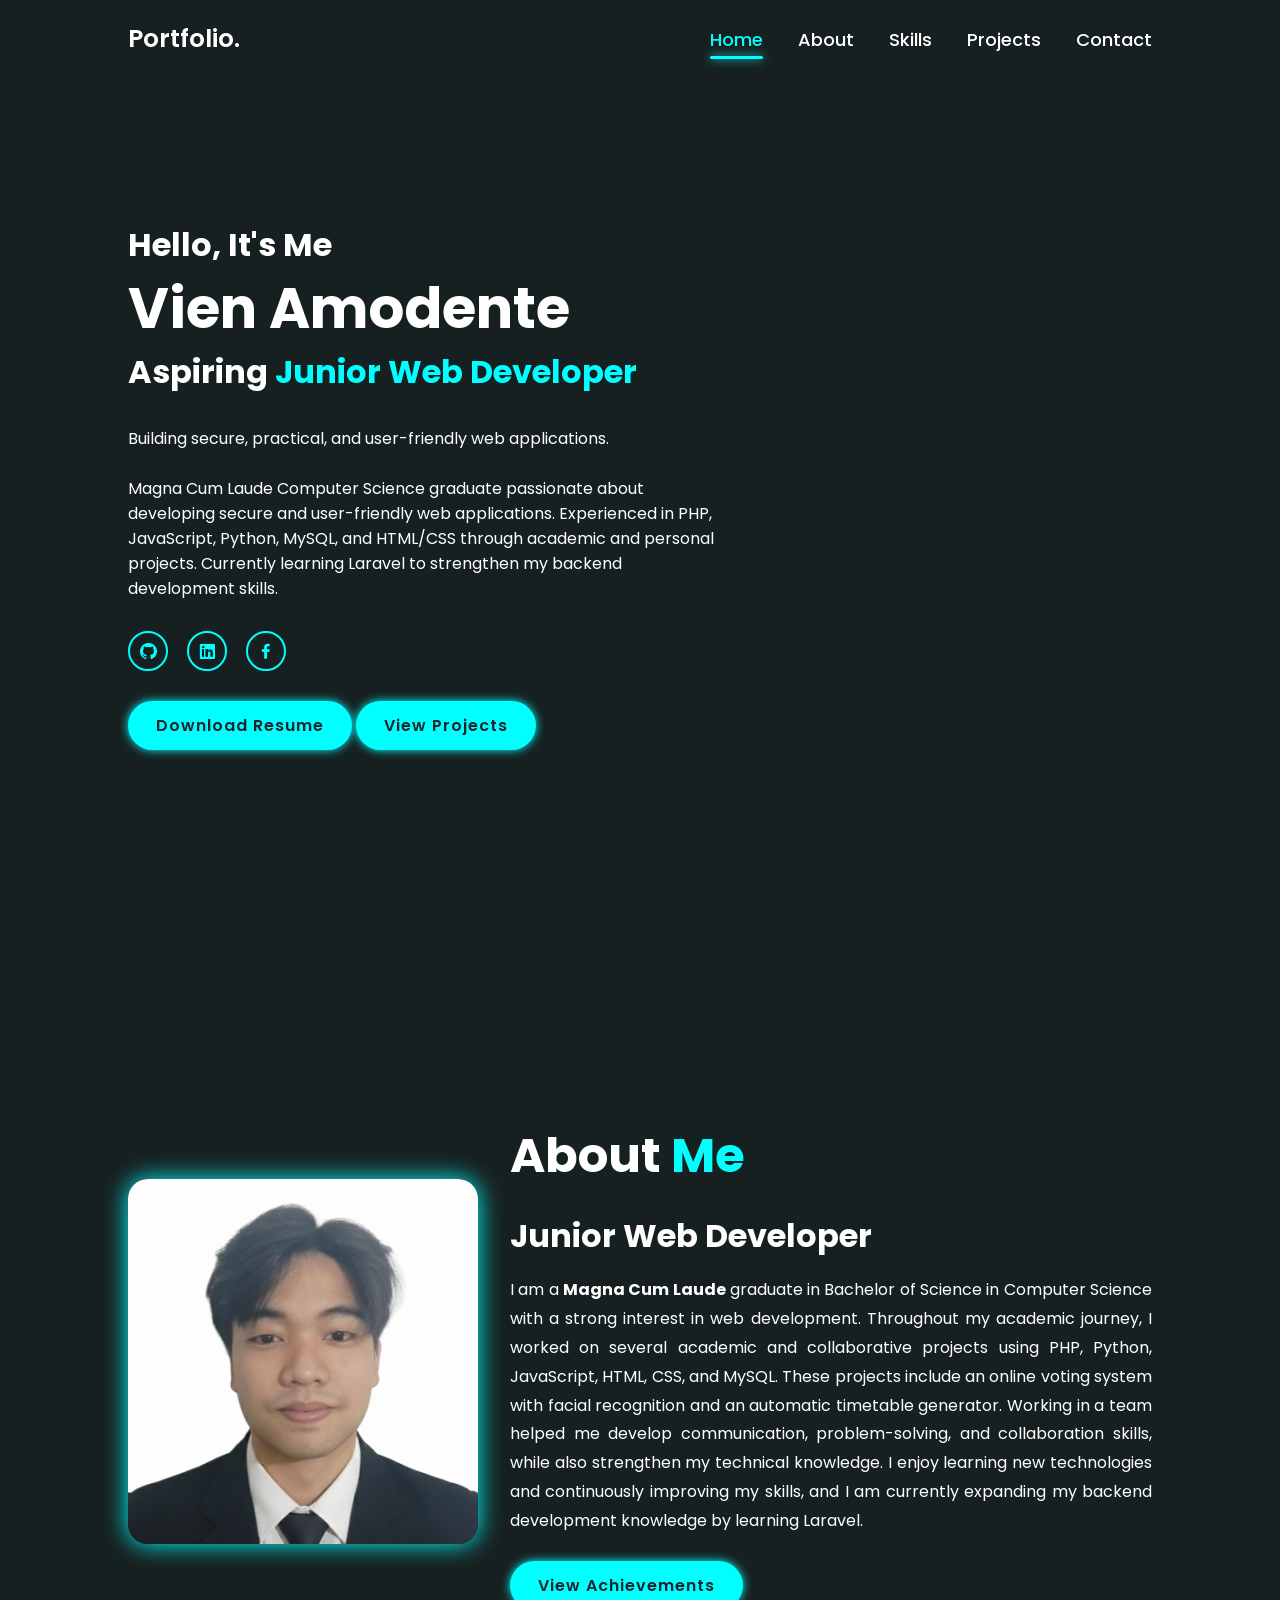
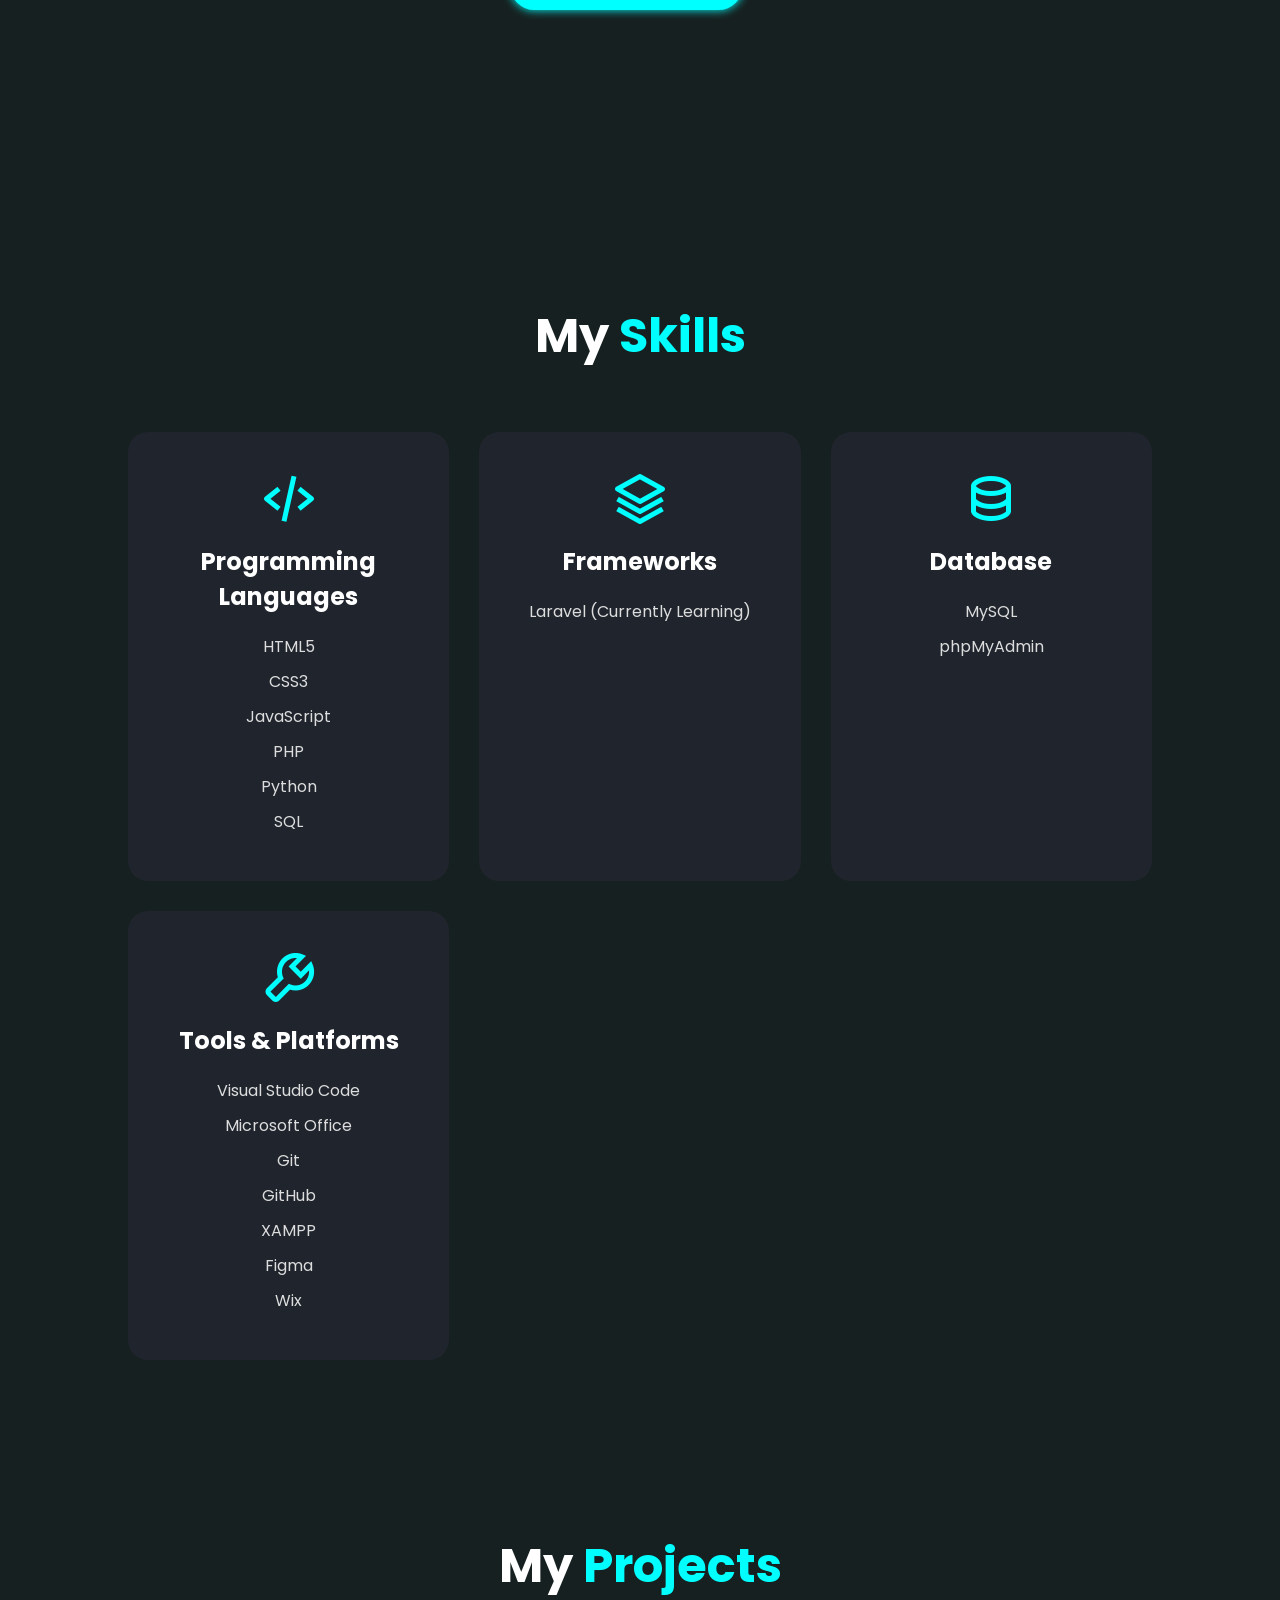
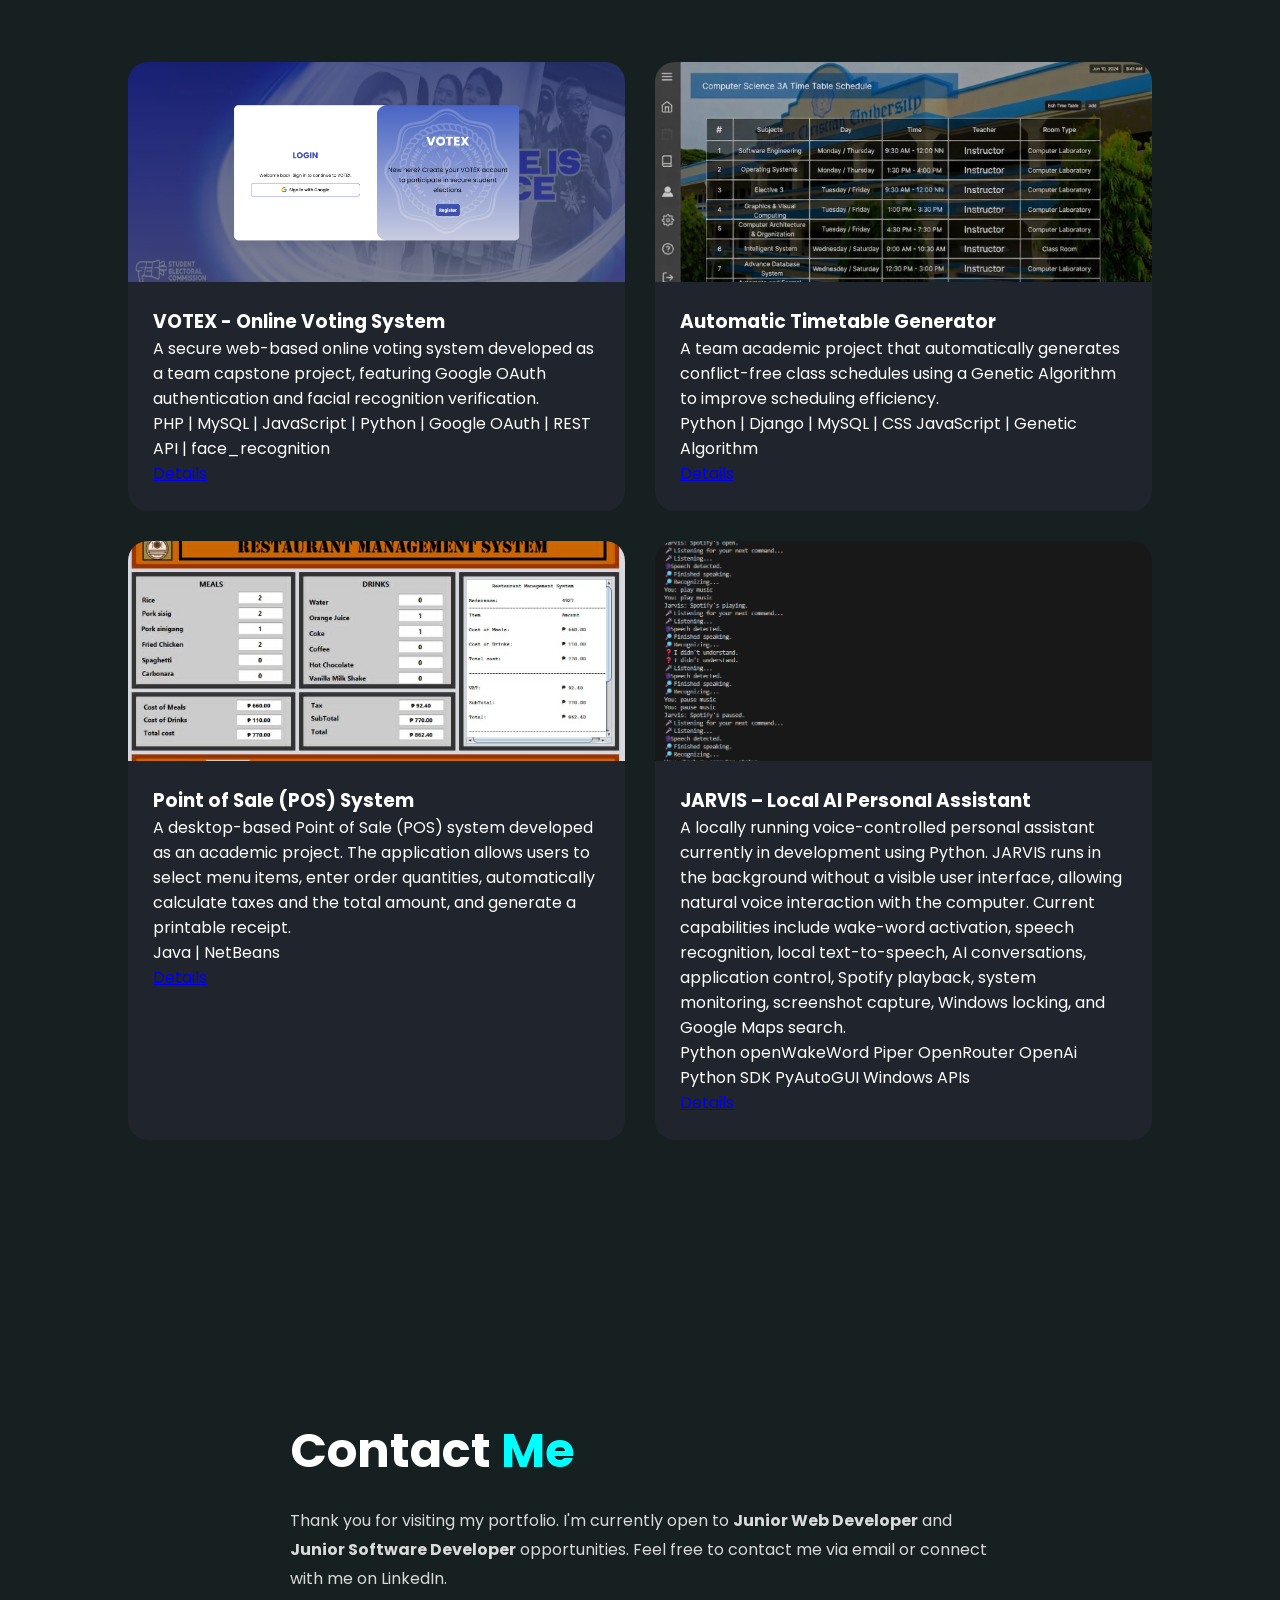
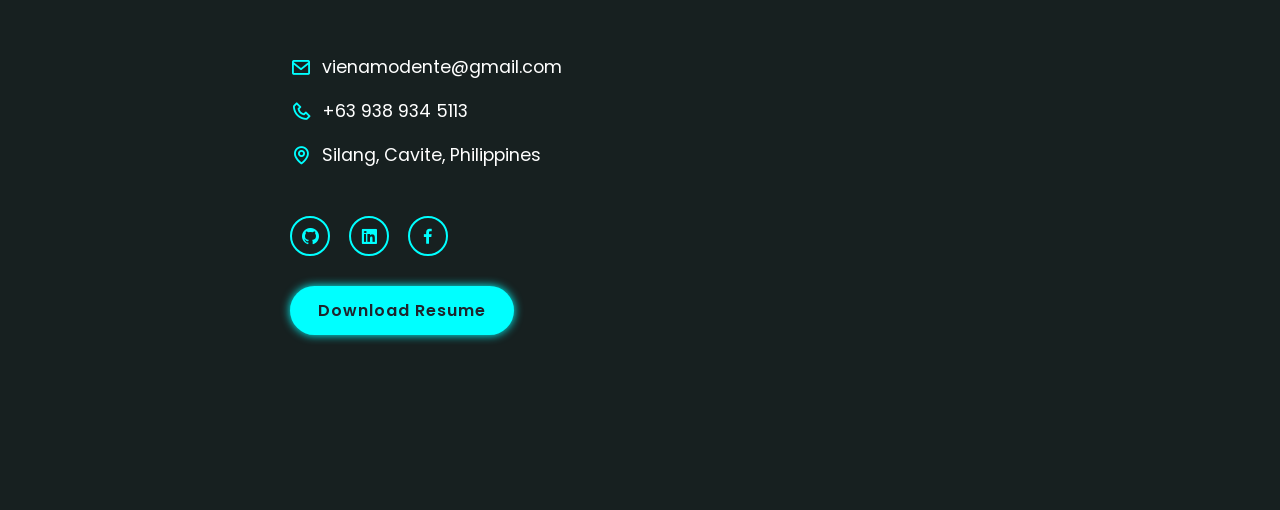
==== index.html @ cb6fc0b3 "Add files via upload" ====
<!DOCTYPE html>
<html lang="en">
<head>
    <meta charset="UTF-8">
    <meta name="viewport" content="width=device-width, initial-scale=1.0">
    <title>Portfolio</title>
    <link href='https://unpkg.com/boxicons@2.1.4/css/boxicons.min.css' rel='stylesheet'>
    <link rel="stylesheet" href="style.css">
</head>
<body>
    
<header class="header">
<a href="#" class="logo">Portfolio.</a>

<nav class="navbar">
    <a href="#home" style="--i:1;">Home</a>
    <a href="#about" style="--i:2;">About</a>
    <a href="#skills" style="--i:3;">Skills</a>
    <a href="#projects" style="--i:4;">Projects</a>
    <a href="#contact" style="--i:5;">Contact</a>

</nav>
</header>

<section class="home" id="home">
    <div class="home-content">
        <h3>Hello, It's Me</h3>
        <h1>Vien Amodente</h1>
        <h3>Aspiring <span>Junior Web Developer</span></h3>

         <p>Building secure, practical, and user-friendly web applications.</p>

         <br>
        <p>
            Magna Cum Laude Computer Science graduate passionate about developing secure and user-friendly web applications.
            Experienced in PHP, JavaScript, Python, MySQL, and HTML/CSS through academic and personal projects.
            Currently learning Laravel to strengthen my backend development skills.
        </p>

        <div class="social-media">
            <a href="https://github.com/vieenn"><i class='bx bxl-github'></i></a>
            <a href="https://www.linkedin.com/in/vien-merick-amodente-b43845373/"><i class='bx bxl-linkedin-square'></i></a>
            <a href="https://www.facebook.com/vien.amodente/"><i class='bx bxl-facebook'></i></a>
        </div>

           <a href="AMODENTE_Vien Merick.pdf" class="btn" download>Download Resume</a>
           <a href="#projects" class="btn">View Projects</a>
    </div>

    <div class="home-img">
        <img src="Home.jpg" alt="">
    </div>

</section>

<section class="about" id="about">
    <div class="about-img">
        <img src="images/pic.png" alt="Profile Picture">
    </div>

    <div class="about-content">
        <h2 class="heading">About <span>Me</span>
        </h2>

        <h3>Junior Web Developer</h3>

        <p>
            I am a <strong>Magna Cum Laude</strong> graduate in Bachelor of Science in Computer Science with a strong interest in web development. Throughout my 
            academic journey, I worked on several academic and collaborative projects using PHP, Python, 
            JavaScript, HTML, CSS, and MySQL. These projects include an online voting system with facial
            recognition and an automatic timetable generator. Working in a team helped me develop communication,
            problem-solving, and collaboration skills, while also strengthen my technical knowledge. I enjoy
            learning new technologies and continuously improving my skills, and I am currently expanding my 
            backend development knowledge by learning Laravel. 
        </p>

        <br>
        <a href="achievements.html" class="btn">View Achievements</a>

    </div>
</section>

<section class="skills" id="skills">

    <h2 class="heading">
        My <span>Skills</span>
    </h2>

    <div class="skills-container">

        <div class="skill-box">
            <i class='bx bx-code-alt'></i>

            <h3>Programming Languages</h3>

            <ul>
                <li>HTML5</li>
                <li>CSS3</li>
                <li>JavaScript</li>
                <li>PHP</li>
                <li>Python</li>
                <li>SQL</li>
            </ul>
        </div>

        <div class="skill-box">
            <i class='bx bx-layer'></i>

            <h3>Frameworks</h3>

            <ul>
                <li>Laravel (Currently Learning)</li>
            </ul>
        </div>

        <div class="skill-box">
            <i class='bx bx-data'></i>

            <h3>Database</h3>

            <ul>
                <li>MySQL</li>
                <li>phpMyAdmin</li>
            </ul>
        </div>

        <div class="skill-box">
            <i class='bx bx-wrench'></i>

            <h3>Tools & Platforms</h3>

            <ul>
                <li>Visual Studio Code</li>
                <li>Microsoft Office</li>
                <li>Git</li>
                <li>GitHub</li>
                <li>XAMPP</li>
                <li>Figma</li>
                <li>Wix</li>
            </ul>
        </div>

    </div>

</section>

<section class="projects" id="projects">

    <h2 class="heading">
        My <span>Projects</span>
    </h2>

    <div class="projects-container">

        <!-- Project 1 -->
        <div class="project-card">

            <img src="images/login.png" alt="VOTEX Screenshot">

            <div class="project-content">

                <h3>VOTEX - Online Voting System</h3>

                <p>
                    A secure web-based online voting system developed as a team capstone project,
                    featuring Google OAuth authentication and facial recognition verification.
                </p>

                <div class="tech">
                    <span>PHP |</span>
                    <span>MySQL |</span>
                    <span>JavaScript |</span>
                    <span>Python |</span>
                    <span>Google OAuth |</span>
                    <span>REST API |</span>
                    <span>face_recognition </span>
                </div>

                <div class="project-buttons">
                    <a href="votex.html">Details</a>
                </div>

            </div>

        </div>

        <!-- Project 2 -->
        <div class="project-card">

            <img src="images/timetable.png" alt="Timetable Generator Screenshot">

            <div class="project-content">

                <h3>Automatic Timetable Generator</h3>

                <p>
                    A team academic project that automatically generates conflict-free class schedules
                    using a Genetic Algorithm to improve scheduling efficiency.
                </p>

                <div class="tech">
                    <span>Python |</span>
                    <span>Django |</span>
                    <span>MySQL |</span>
                    <span>CSS</span>
                    <span>JavaScript |</span>
                    <span>Genetic Algorithm</span>
                </div>

                <div class="project-buttons">
                    <a href="timetable.html">Details</a>
                </div>

            </div>

        </div>

                <div class="project-card">

            <img src="images/pos.jpg" alt="Point of Sale System Screenshot">

            <div class="project-content">

                <h3>Point of Sale (POS) System</h3>

                <p>
                    A desktop-based Point of Sale (POS) system developed as an academic project.
                    The application allows users to select menu items, enter order quantities,
                    automatically calculate taxes and the total amount, and generate a printable receipt.
                </p>

                <div class="tech">
                    <span>Java |</span>
                    <span>NetBeans</span>
                </div>

                <div class="project-buttons">
                    <a href="pos.html">Details</a>
                </div>

            </div>

        </div>

                <!-- Project 4 --> 
                 <div class="project-card"> 
            <img src="images/jarvis.png" alt="JARVIS Local AI Personal Assistant"> 
            <div class="project-content"> 

                <h3>JARVIS – Local AI Personal Assistant</h3> 
                
               <p> 
                    A locally running voice-controlled personal assistant currently 
                    in development using Python. JARVIS runs in the background without 
                    a visible user interface, allowing natural voice interaction with 
                    the computer. Current capabilities include wake-word activation, 
                    speech recognition, local text-to-speech, AI conversations, application 
                    control, Spotify playback, system monitoring, screenshot capture, Windows 
                    locking, and Google Maps search.
                </p>
                
                <div class="tech"> 
                    <span>Python</span> 
                    <span>openWakeWord</span> 
                    <span>Piper</span> 
                    <span>OpenRouter</span>
                    <span>OpenAi Python SDK</span>
                    <span>PyAutoGUI</span>
                    <span>Windows APIs</span> 
                </div> 
                
                <div class="project-buttons"> 
                    <a href="jarvis.html">Details</a> 
                </div> 
            </div> 
        </div>

    </div>

</section>

<section class="contact" id="contact">

    <div class="contact-content">

        <h2 class="heading">
            Contact <span>Me</span>
        </h2>

        <p class="contact-text">
            Thank you for visiting my portfolio. I'm currently open to <strong>Junior Web Developer</strong> and
            <strong>Junior Software Developer</strong> opportunities.
            Feel free to contact me via email or connect with me on LinkedIn.
        </p>

        <br>

        <div class="contact-info">

            <p>
                <i class='bx bx-envelope'></i>
                vienamodente@gmail.com
            </p>

            <p>
                <i class='bx bx-phone'></i>
                +63 938 934 5113
            </p>

            <p>
                <i class='bx bx-map'></i>
                Silang, Cavite, Philippines
            </p>

        </div>

        <div class="social-media">

            <a href="https://github.com/vieenn" target="_blank">
                <i class='bx bxl-github'></i>
            </a>

            <a href="https://www.linkedin.com/in/vien-merick-amodente-b43845373/" target="_blank">
                <i class='bx bxl-linkedin-square'></i>
            </a>

            <a href="https://www.facebook.com/vien.amodente/" target="_blank">
                <i class='bx bxl-facebook'></i>
            </a>

        </div>

        <a href="AMODENTE_Vien Merick.pdf" class="btn" download>
            Download Resume
        </a>

    </div>

</section>

<script src="script.js"></script>

</body>

</html>
---- style.css ----
@import url("https://fonts.googleapis.com/css2?family=Poppins:wght@300;400;500;600;700;800;900&display=swap");


html{
    scroll-behavior: smooth;
}

section{
    min-height: 100vh;
    padding: 100px 10% 70px;
}

*{
    
    margin: 0;
    padding: 0;
    box-sizing: border-box;
    font-family: 'Poppins', sans-serif;
}

body{
    background-color: rgb(23, 32, 32);
    color: white;
}

.header {
    position: fixed;
    top: 0;
    left: 0;
    width: 100%;
    padding: 20px 10%;
    background:#172020;
    display: flex;
    justify-content: space-between;
    align-items: center;
    z-index: 100;
}

.logo {
    font-size: 25px;
    color: white;
    text-decoration: none;
    font-weight: 600;
    cursor: default;
    opacity: 0;
    animation: slideRight 1s ease forwards;
}

.navbar a {
    display: inline-block;
    font-size: 18px;
    color: white;
    text-decoration: none;
    font-weight: 500;
    margin-left: 35px;
    transition: .3s;
    opacity: 0;
    animation: slideTop .5s ease forwards;
    animation-delay: calc(.2s * var(--i));
}

.navbar a:hover, 
.navbar a.active {
    color: aqua;
}

.home {
    position: relative;
    width: 100%;
    height: 100vh;
    display: flex;
    justify-content: space-between;
    align-items: center;
    padding: 70px 10% 0;
}

.home-content {
    max-width: 600px;
}

.home-content h3 {
    font-size: 32px;
    font-weight: 700;
    opacity: 0;
    animation: slideBottom 1s ease forwards;
    animation-delay: .7s;
}

.home-content h3:nth-of-type(2) {
    margin-bottom: 30px;
    animation: slideTop 1s ease forwards;
    animation-delay: .7s;
}

.home-content h3 span {
    color: aqua;
}

.home-content h1 {
    font-size: 56px;
    font-weight: 700;
    margin: -3px 0;
    opacity: 0;
    animation: slideRight 1s ease forwards;
    animation-delay: 1s;
}

.home-content p {
    font-size: 16px;
    opacity: 0;
    animation: slideLeft 1s ease forwards;
    animation-delay: 1s;
}

.home-img img {
    max-width: 450px;
    margin-right: -20px;
    opacity: 0;
    animation: zoomIn 1s ease forwards;
    animation-delay: 2s;
}

.social-media a {
    display: inline-flex;
    justify-content: center;
    align-items: center;
    width: 40px;
    height: 40px;
    background: transparent;
    border: 2px solid aqua;
    border-radius: 50%;
    font-size: 20px;
    color: aqua;
    text-decoration: none;
    margin: 30px 15px 30px 0;
    transition: .5s ease;
    opacity: 0;
    animation: slideLeft 1s ease forwards;
    animation-delay: calc(.2s * var(--i));
}

.social-media a:hover {
    background: aqua;
    color: #1f242d;
    box-shadow: 0 0 20px aqua;
}

.btn {
    display: inline-block;
    padding: 12px 28px;
    background: aqua;
    border-radius: 400px;
    box-shadow: 0 0 10px aqua;
    font-size: 16px;
    color: #1f242d;
    letter-spacing: 1px;
    text-decoration: none;
    font-weight: 600;
    opacity: 0;
    animation: slideTop 1s ease forwards;
    animation-delay: 2s;
}

@keyframes slideRight {
    0% {
        transform: translateX(-100px);
        opacity: 0;
    }

    100% {
        transform: translateX(0);
        opacity: 1;
    }
}

@keyframes slideLeft {
    0% {
        transform: translateX(100px);
        opacity: 0;
    }

    100% {
        transform: translateX(0);
        opacity: 1;
    }
}

@keyframes slideTop {
    0% {
        transform: translateY(100px);
        opacity: 0;
    }

    100% {
        transform: translateY(0);
        opacity: 1;
    }
}

@keyframes slideBottom {
    0% {
        transform: translateY(-100px);
        opacity: 0;
    }

    100% {
        transform: translateY(0);
        opacity: 1;
    }
}

@keyframes zoomIn {
    0% {
        transform: scale(0);
        opacity: 0;
    }

    100% {
        transform: scale(1);
        opacity: 1;
    }
}

.about {
    display: flex;
    justify-content: center;
    align-items: center;
    gap: 2rem;
    background:  rgb(23, 32, 32);
}

.about-img img{
    width:350px;
    border-radius:20px;
    box-shadow:0 0 25px aqua;
}

.about-content p {
    font-size: 1rem;
    line-height: 1.8;
    text-align: justify;
}

.heading {
    font-size: 3rem;
    margin-bottom: 20px;
}

.heading span {
    color: aqua;
}

.about-content h3 {
    font-size: 2rem;
    margin: 1rem 0;
}

.about-content p {
    font-size: 1rem;
    line-height: 1.8;
}

/*---skills---*/

.skills{
    background:#172020;
}

.skills h2{
    text-align:center;
    margin-bottom:60px;
}

.skills-container{
    display:grid;
    grid-template-columns:repeat(auto-fit, minmax(280px, 1fr));
    gap:30px;
}

.skill-box{
    background:#1f242d;
    padding:35px;
    border-radius:20px;
    text-align:center;
    border:2px solid transparent;
    transition:.3s ease;
}

.skill-box:hover{
    border-color:aqua;
    transform:translateY(-10px);
    box-shadow:0 0 20px rgba(0,255,255,.3);
}

.skill-box i{
    font-size:60px;
    color:aqua;
    margin-bottom:15px;
}

.skill-box h3{
    font-size:1.5rem;
    margin-bottom:20px;
}

.skill-box ul{
    list-style:none;
    padding:0;
}

.skill-box ul li{
    margin:10px 0;
    font-size:1rem;
    color:#ddd;
}

.projects {
    background-color: rgb(23, 32, 32);
}

.projects h2 {
    text-align: center;
    margin-bottom: 60px;
}

.projects-container {
    display: grid;
    grid-template-columns: repeat(auto-fit, minmax(350px, 1fr));
    gap: 30px;
}

.project-card {
    background: #1f242d;
    border-radius: 20px;
    overflow: hidden;
    transition: .3s ease;
}

.project-card:hover {
    transform: translateY(-10px);
    box-shadow: 0 0 20px rgba(0, 255, 255, 0.3);
}

.project-card img {
    width: 100%;
    height: 220px;      /* Fixed height */
    object-fit: cover;  /* Crop to fit without stretching */
    display: block;
}

.project-content {
    padding: 25px;
}

/* ===== PROJECT DETAILS ===== */

.project-details {
    min-height: 100vh;
    padding: 100px 10%;
    background: #172020;
    color: white;
}

.project-details h1 {
    font-size: 3rem;
    color: aqua;
    margin-bottom: 20px;
}

.project-details h2 {
    font-size: 2rem;
    margin: 40px 0 20px;
}

.project-details p {
    font-size: 1.1rem;
    line-height: 1.8;
    text-align: justify;
    max-width: 900px;
}

.project-details img {
    width: 100%;
    max-width: 900px;
    border-radius: 20px;
    margin: 25px 0;
    box-shadow: 0 0 20px aqua;
}

.project-details a {
    display: inline-block;
    padding: 12px 25px;
    background: aqua;
    color: #172020;
    text-decoration: none;
    border-radius: 30px;
    font-weight: 600;
    transition: .3s ease;
}

.project-details a:hover {
    box-shadow: 0 0 20px aqua;
}

.tech-stack{
    display:flex;
    flex-wrap:wrap;
    gap:10px;
    margin:20px 0 40px;
}

.tech-stack span{
    background:aqua;
    color:#172020;
    padding:8px 16px;
    border-radius:30px;
    font-size:14px;
    font-weight:600;
}

.role-list{
    margin: 20px 0 40px;
    padding-left: 20px;
}

.role-list li{
    margin-bottom: 12px;
    line-height: 1.8;
    font-size: 1rem;
}

.contact{
    display: flex;
    align-items: center;
    justify-content: center;
    background: #172020;
}

.contact-content{
    max-width: 700px;
}

.contact-text{
    font-size: 1rem;
    line-height: 1.8;
    margin: 20px 0 35px;
    color: #d9d9d9;
}

.contact-info p{
    display: flex;
    align-items: center;
    gap: 10px;
    font-size: 1.1rem;
    margin-bottom: 18px;
}

.contact-info i{
    color: aqua;
    font-size: 22px;
}

.navbar{
    position: relative;
    display: flex;
}

.navbar a{
    position: relative;
    display: inline-block;
    font-size: 18px;
    color: white;
    text-decoration: none;
    font-weight: 500;
    margin-left: 35px;
    transition: color .3s;
    opacity: 0;
    animation: slideTop .5s ease forwards;
    animation-delay: calc(.2s * var(--i));
}

.navbar a:hover,
.navbar a.active{
    color:aqua;
}

.nav-indicator{
    position:absolute;
    bottom:-6px;
    height:3px;
    background:aqua;
    border-radius:10px;
    transition:all .35s ease;
    box-shadow:0 0 10px aqua;
}



@media (max-width: 768px){

    .header{
        padding:20px 5%;
    }

    .navbar a{
        margin-left:18px;
        font-size:16px;
    }

    .home,
    .about{
        flex-direction:column;
        text-align:center;
    }

    .home{
        height:auto;
        padding-top:120px;
    }

    .home-content{
        max-width:100%;
    }

    .home-content h1{
        font-size:42px;
    }

    .home-content h3{
        font-size:26px;
    }

    .home-img img,
    .about-img img{
        width:280px;
        max-width:100%;
        margin:40px auto 0;
    }

    .skills-container,
    .projects-container{
        grid-template-columns:1fr;
    }

    .contact-content{
        width:100%;
    }
}

/* ============================
   Achievements Page
============================ */

.achievement-page{
    padding:120px 10% 80px;
    background:#172020;
    min-height:100vh;
    text-align:center;
}

.achievement-container{
    display:grid;
    grid-template-columns:repeat(auto-fit,minmax(350px,1fr));
    gap:30px;
    margin-top:50px;
}

.achievement-card{
    background:#1f242d;
    border-radius:20px;
    padding:25px;
    transition:.3s;
    border:2px solid transparent;
}

.achievement-card:hover{
    transform:translateY(-8px);
    border-color:aqua;
    box-shadow:0 0 20px rgba(0,255,255,.3);
}

.achievement-card img{
    width:100%;
    border-radius:15px;
    margin-bottom:20px;
    border:3px solid aqua;
}

.achievement-card h2{
    margin-bottom:15px;
    color:aqua;
}

.achievement-card p{
    line-height:1.8;
    margin-bottom:10px;
}

.achievement-card small{
    color:#bdbdbd;
}

.achievement-card img{
    width:100%;
    border-radius:15px;
    border:3px solid aqua;
    transition:.3s;
    cursor:pointer;
}

.achievement-card img:hover{
    transform:scale(1.03);
    box-shadow:0 0 20px aqua;
}

/*==============================
      Certificate Lightbox
==============================*/

.certificate-img{
    width:100%;
    border-radius:15px;
    cursor:pointer;
    transition:.3s;
    border:3px solid aqua;
}

.certificate-img:hover{

    transform:scale(1.03);
    box-shadow:0 0 20px aqua;

}

.lightbox{

    display:none;
    position:fixed;
    z-index:9999;
    left:0;
    top:0;
    width:100%;
    height:100%;
    background:rgba(0,0,0,.92);

    justify-content:center;
    align-items:center;

}

.lightbox-content{

    max-width:90%;
    max-height:90%;
    border-radius:15px;
    animation:zoom .3s;

}

.close{

    position:absolute;
    top:25px;
    right:40px;
    font-size:45px;
    color:white;
    cursor:pointer;
    transition:.3s;

}

.close:hover{

    color:aqua;

}

@keyframes zoom{

    from{
        transform:scale(.7);
        opacity:0;
    }

    to{
        transform:scale(1);
        opacity:1;
    }

}
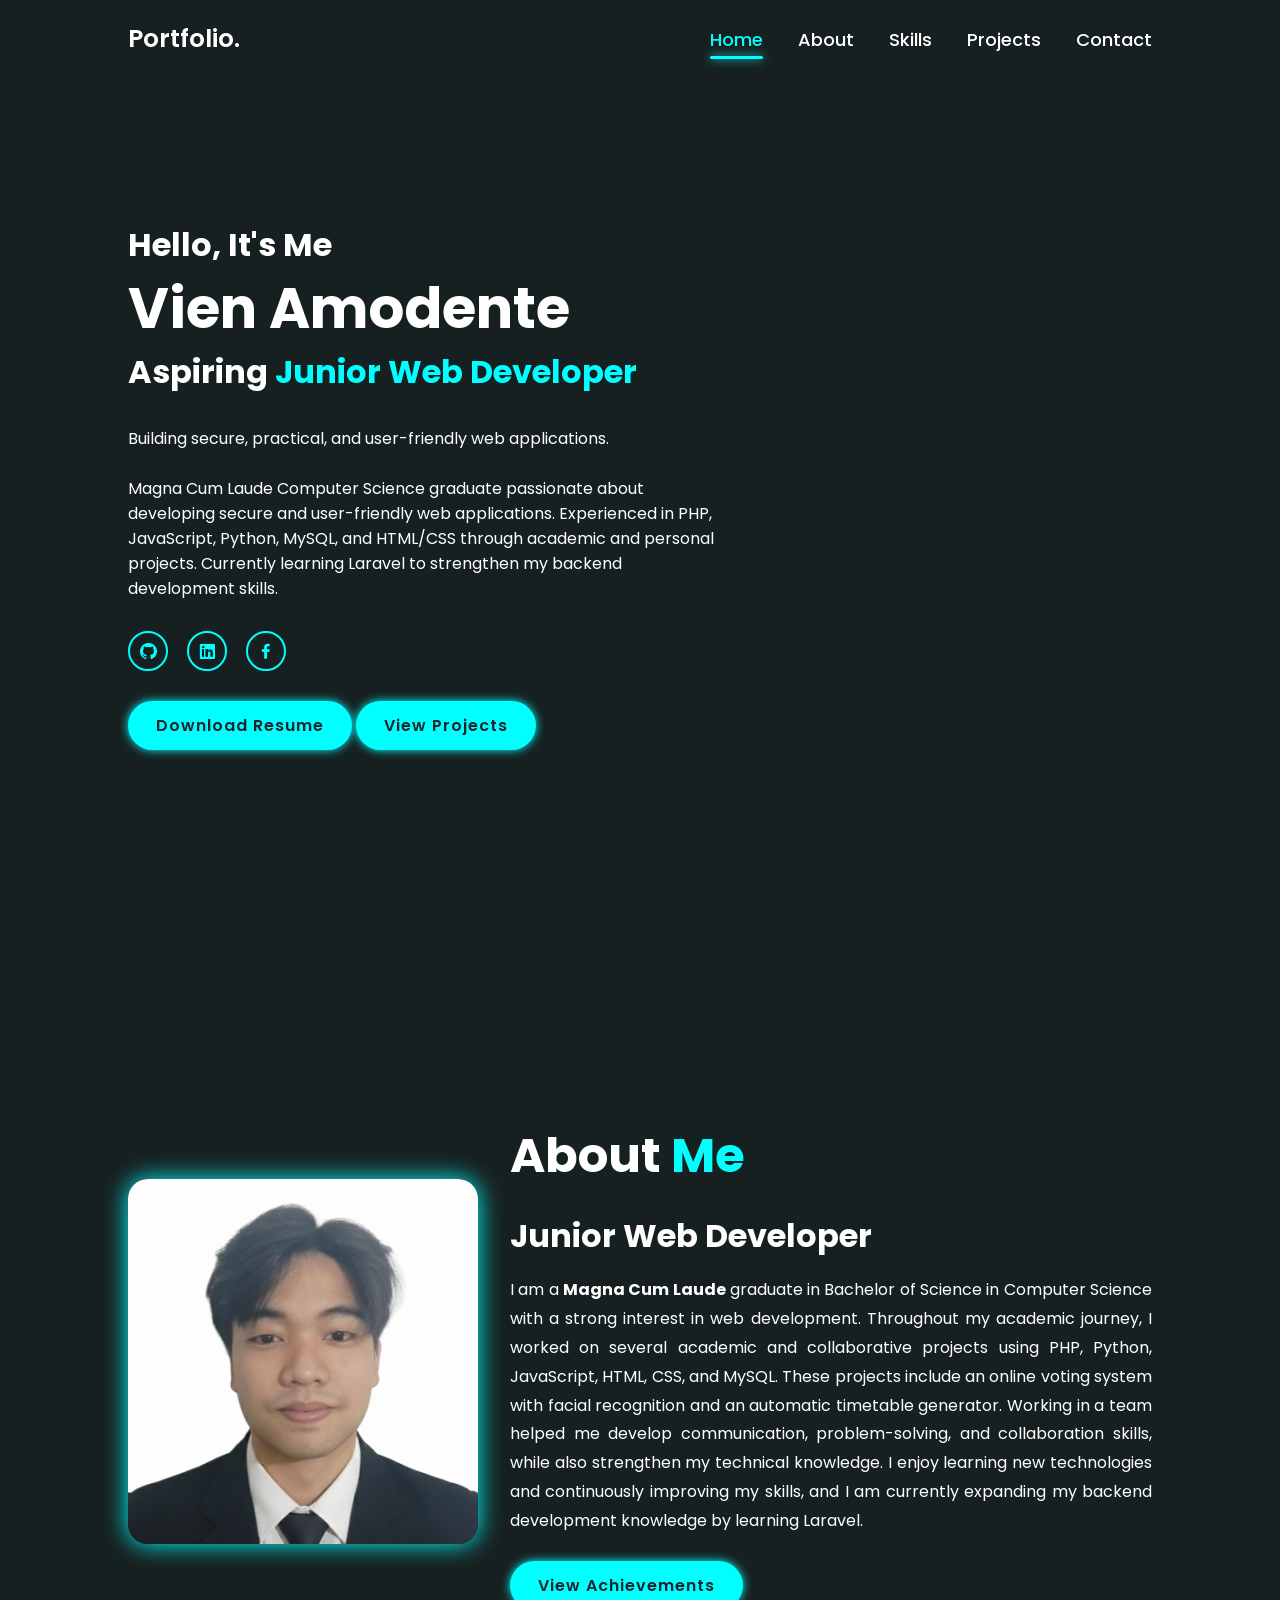
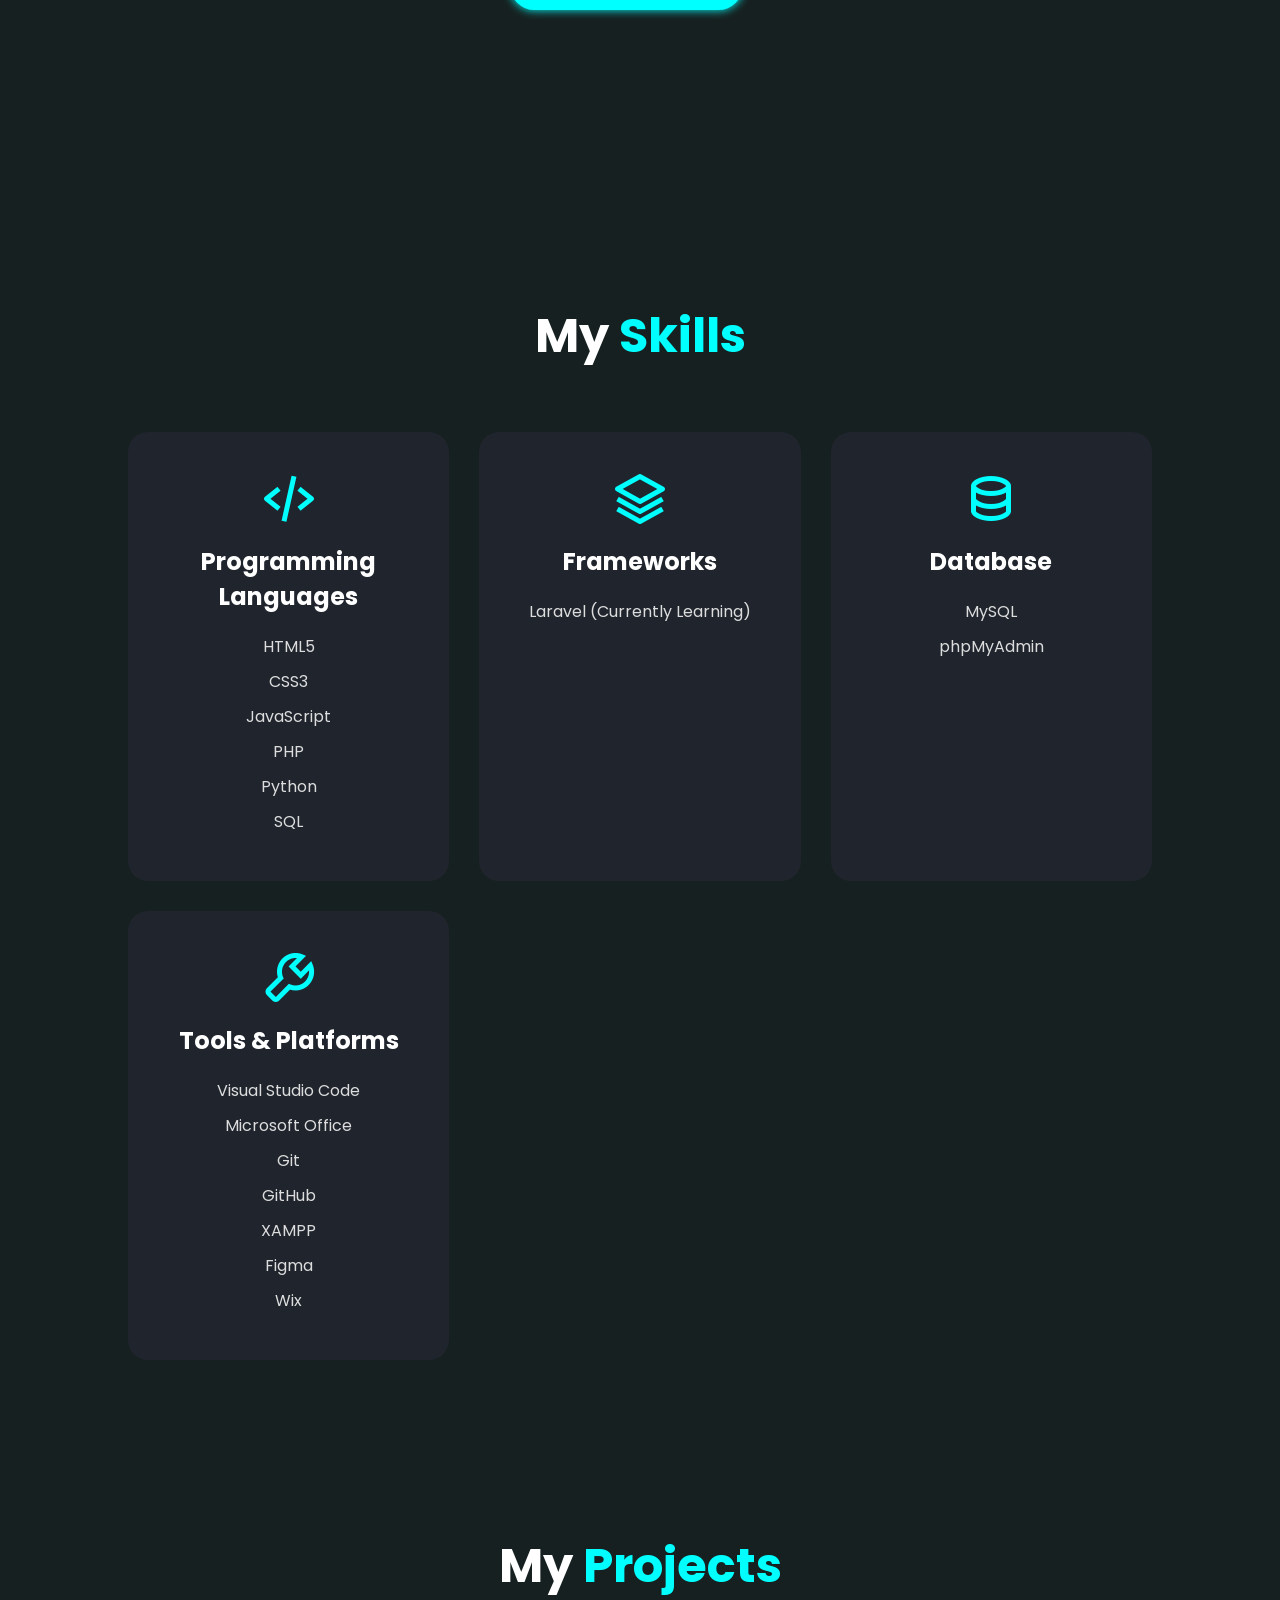
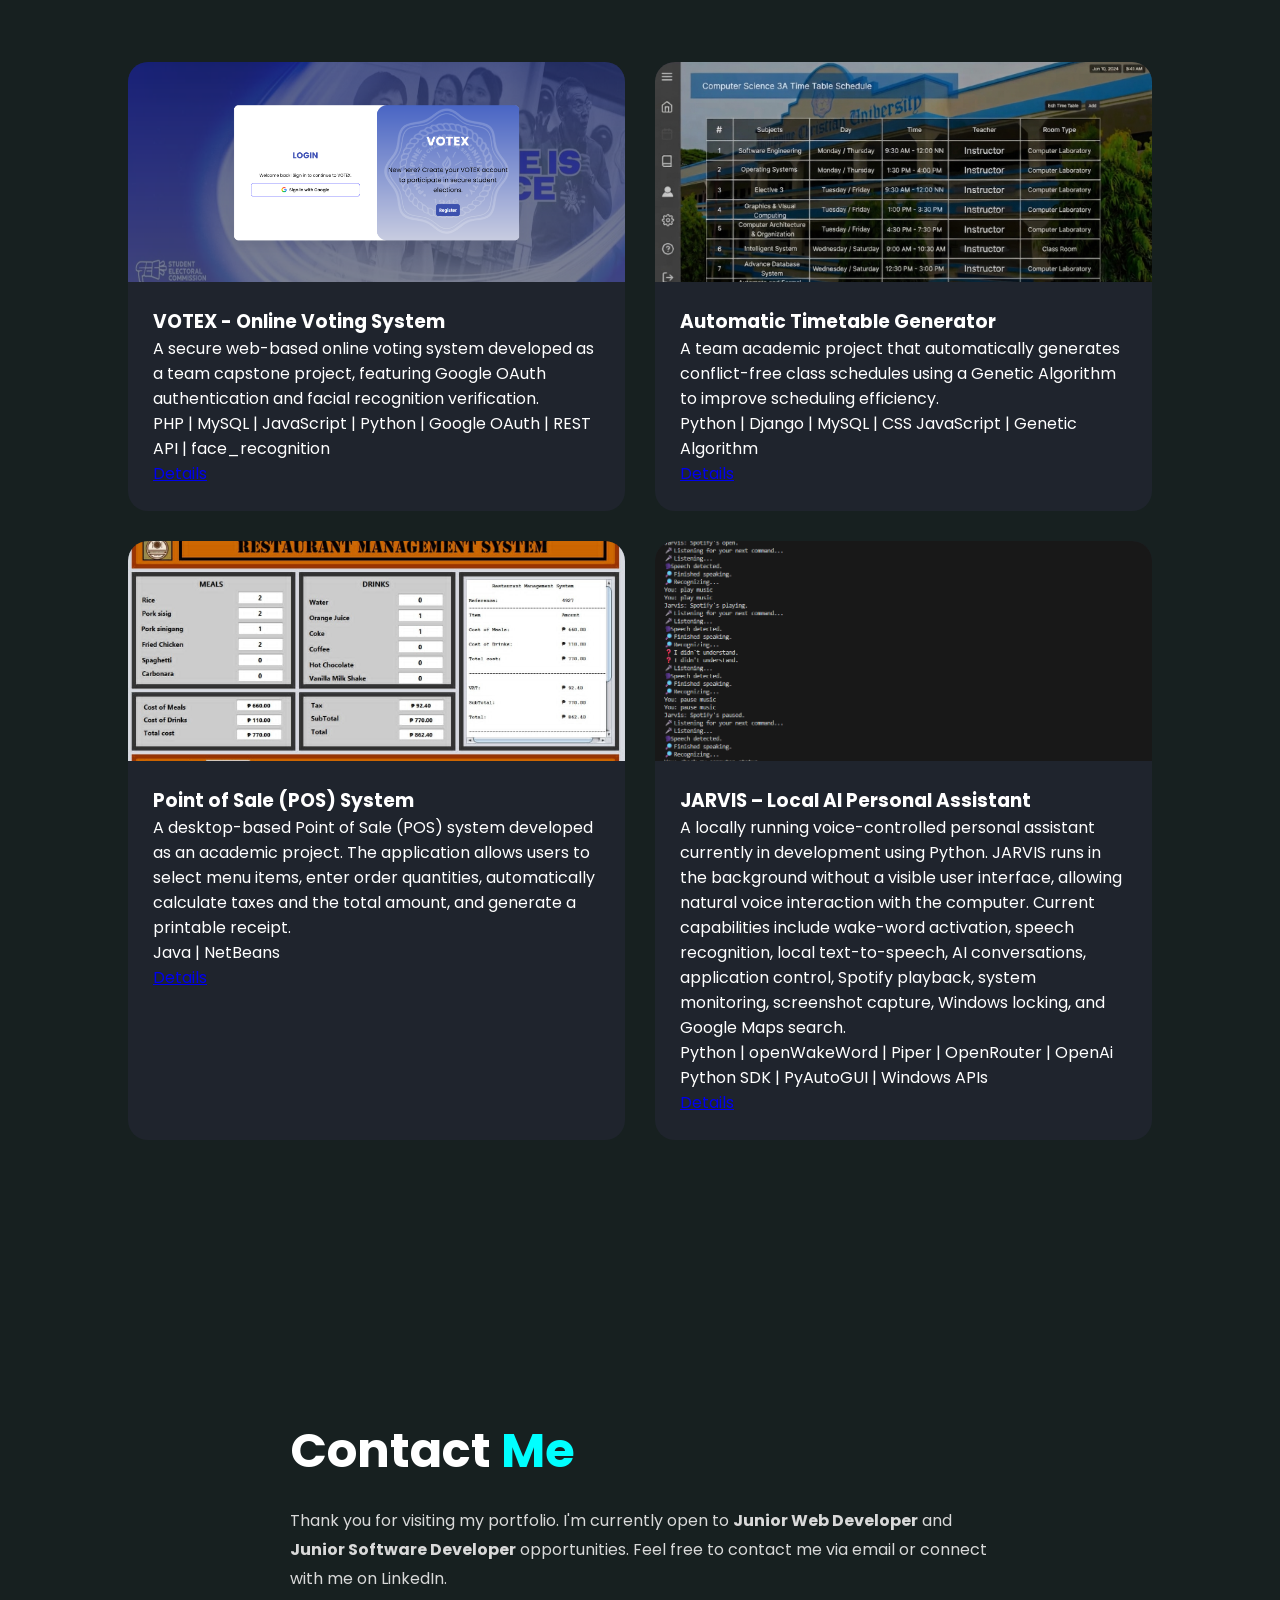
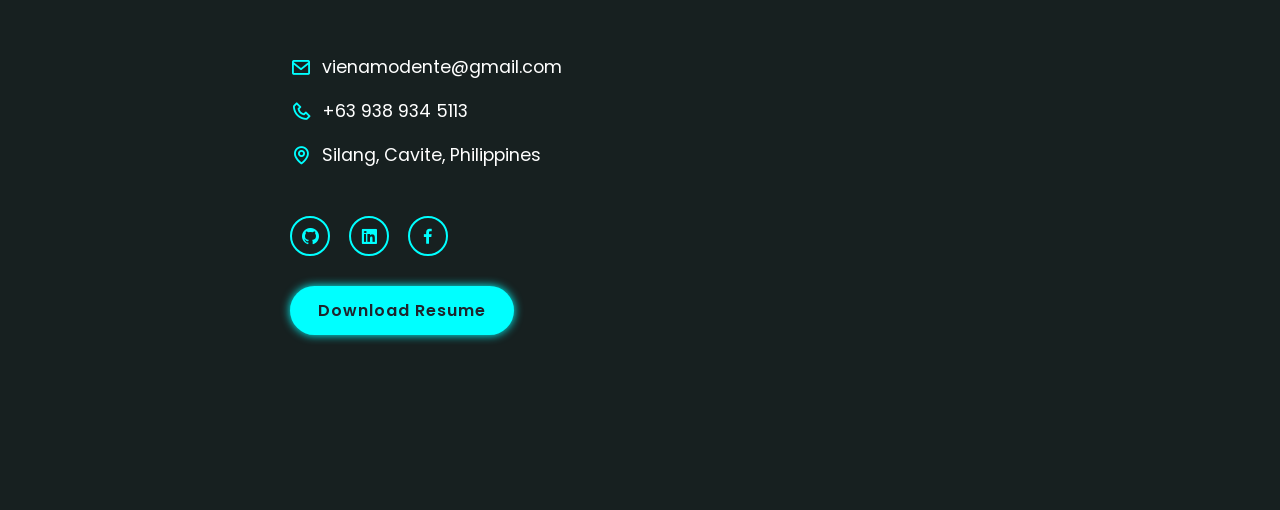
==== commit a48f5868: "Update index.html" ====
--- a/index.html
+++ b/index.html
@@ -260,12 +260,12 @@
                 </p>
                 
                 <div class="tech"> 
-                    <span>Python</span> 
-                    <span>openWakeWord</span> 
-                    <span>Piper</span> 
-                    <span>OpenRouter</span>
-                    <span>OpenAi Python SDK</span>
-                    <span>PyAutoGUI</span>
+                    <span>Python |</span> 
+                    <span>openWakeWord |</span> 
+                    <span>Piper |</span> 
+                    <span>OpenRouter |</span>
+                    <span>OpenAi Python SDK |</span>
+                    <span>PyAutoGUI |</span>
                     <span>Windows APIs</span> 
                 </div> 
                 
@@ -342,4 +342,4 @@
 
 </body>
 
-</html>+</html>
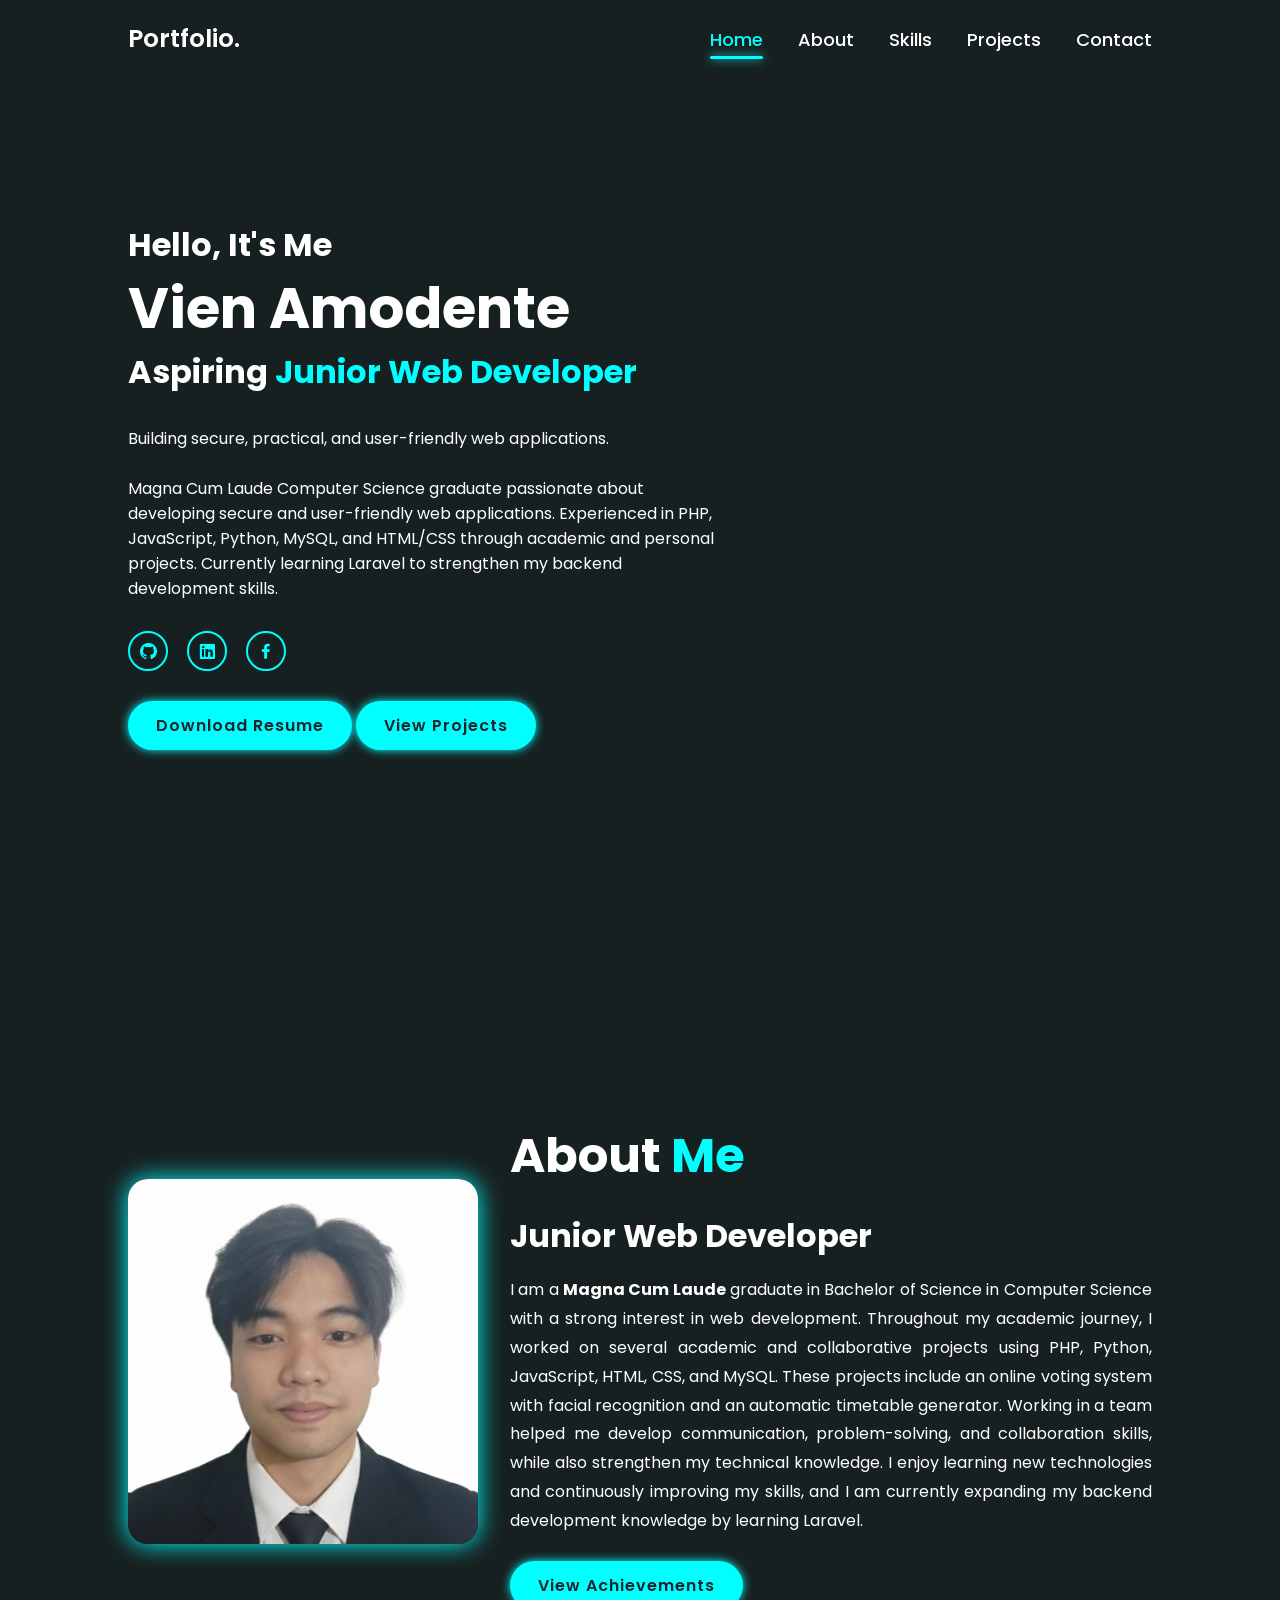
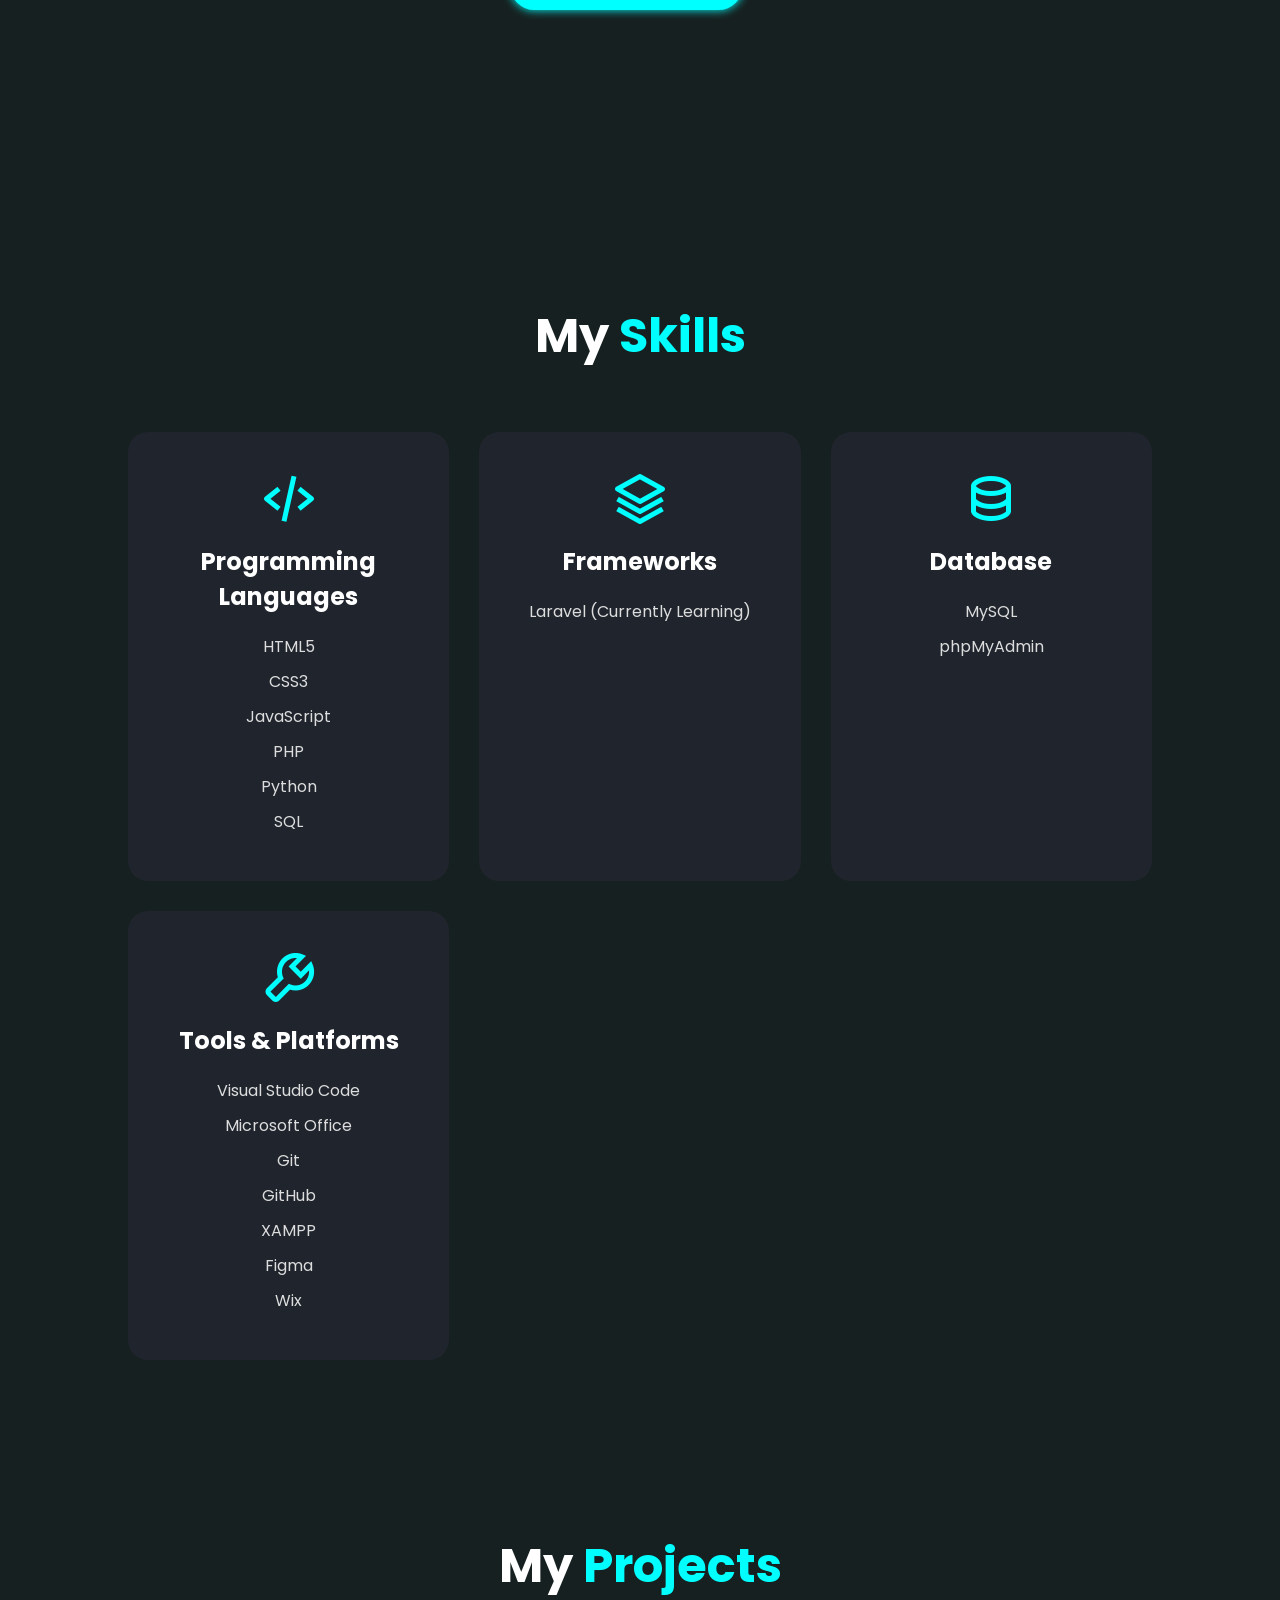
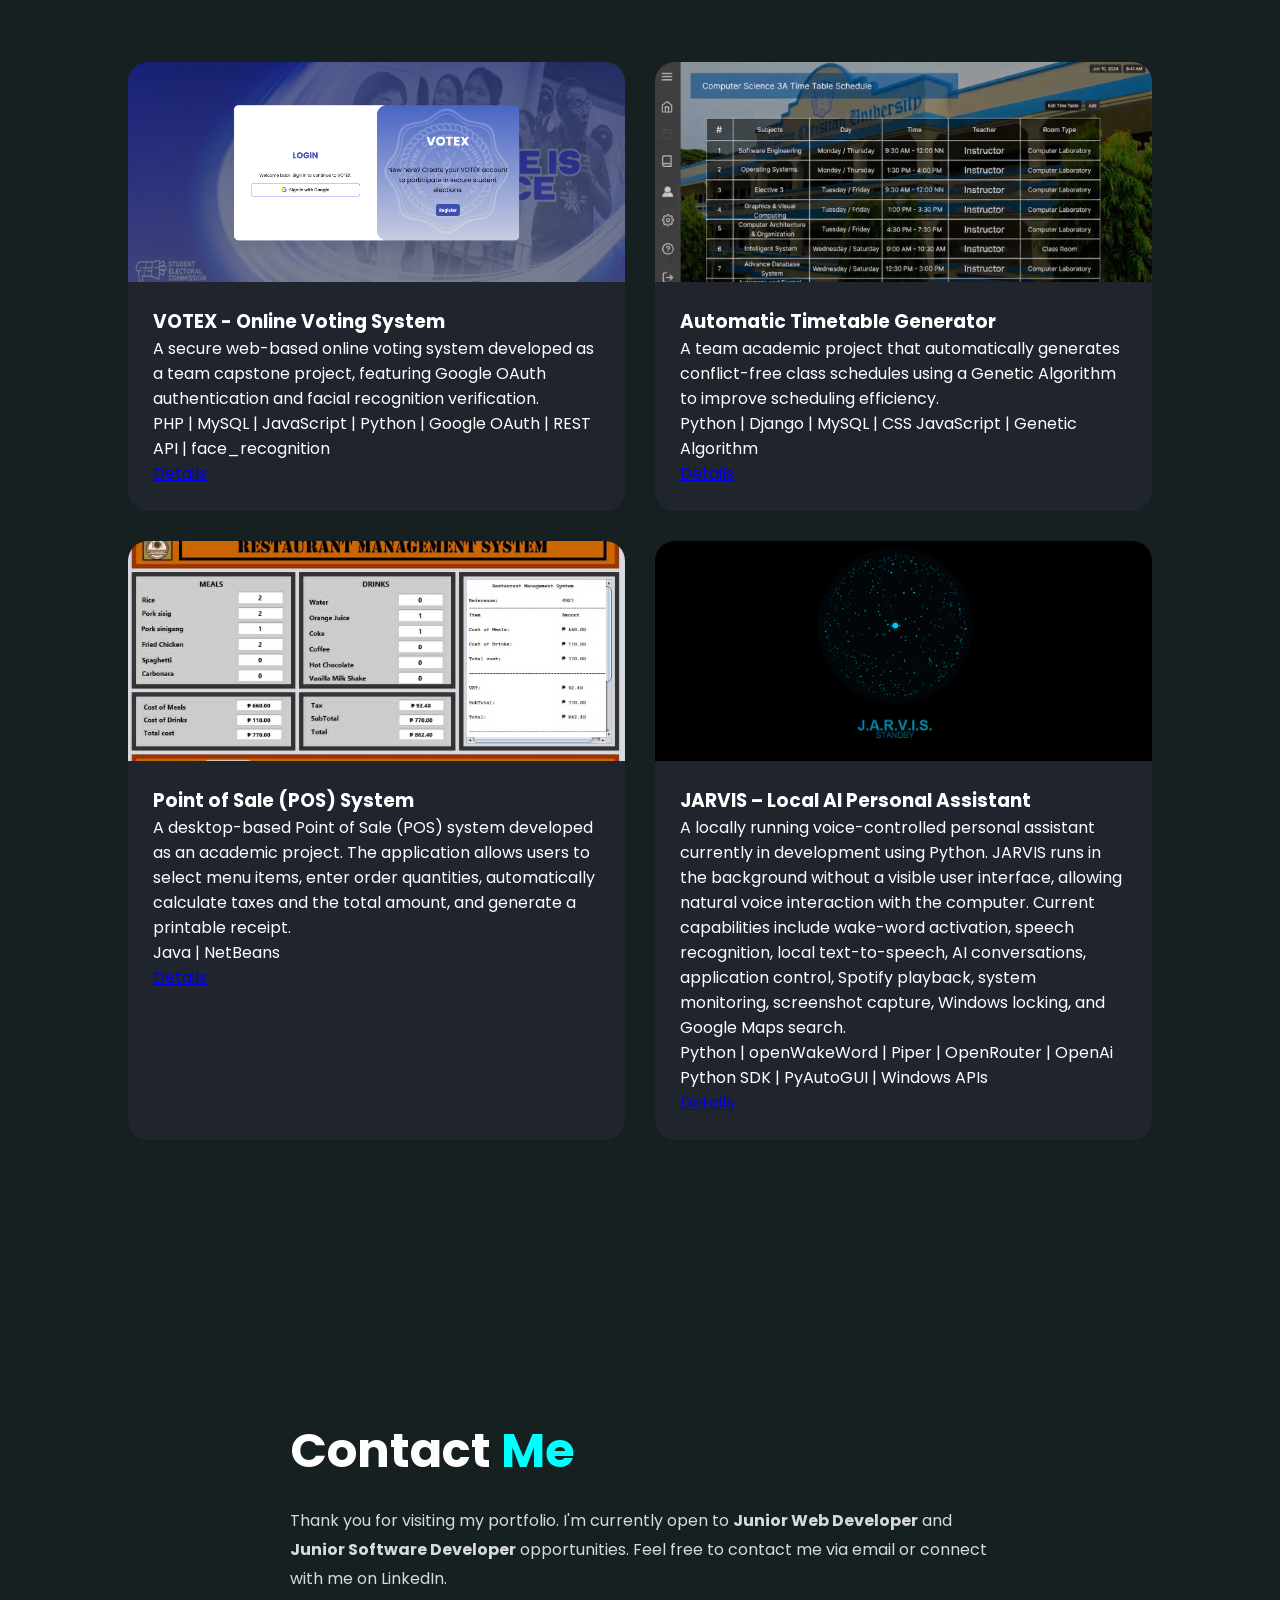
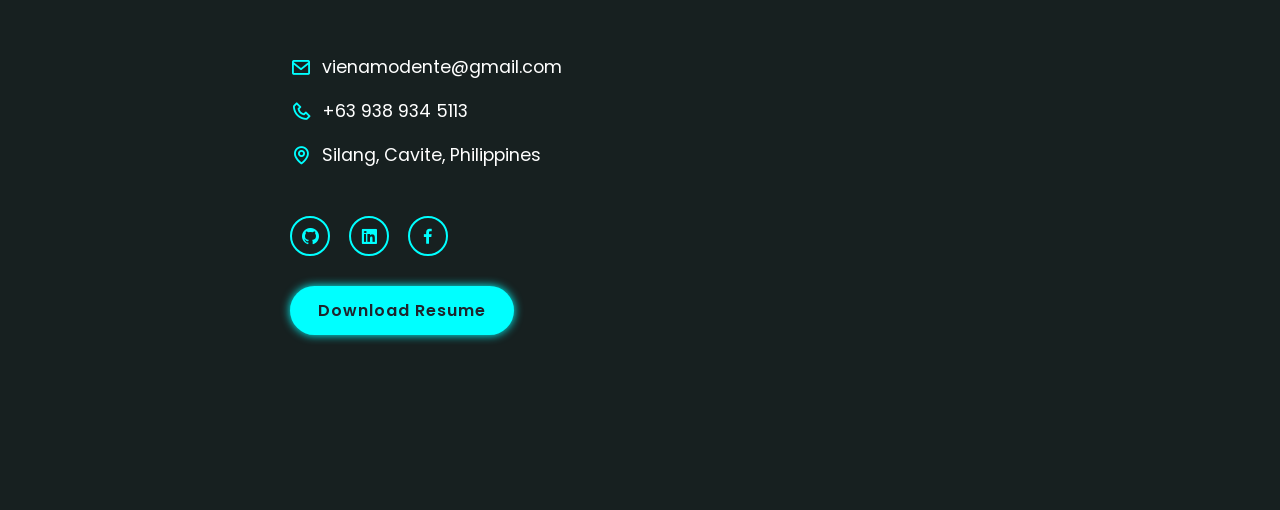
==== commit 7193ccfc: "Update index.html" ====
--- a/index.html
+++ b/index.html
@@ -244,7 +244,7 @@
 
                 <!-- Project 4 --> 
                  <div class="project-card"> 
-            <img src="images/jarvis.png" alt="JARVIS Local AI Personal Assistant"> 
+            <img src="images/jarvisUI.png" alt="JARVIS Local AI Personal Assistant"> 
             <div class="project-content"> 
 
                 <h3>JARVIS – Local AI Personal Assistant</h3> 
@@ -270,7 +270,7 @@
                 </div> 
                 
                 <div class="project-buttons"> 
-                    <a href="jarvis.html">Details</a> 
+                    <a href="Jarvis.html">Details</a> 
                 </div> 
             </div> 
         </div>
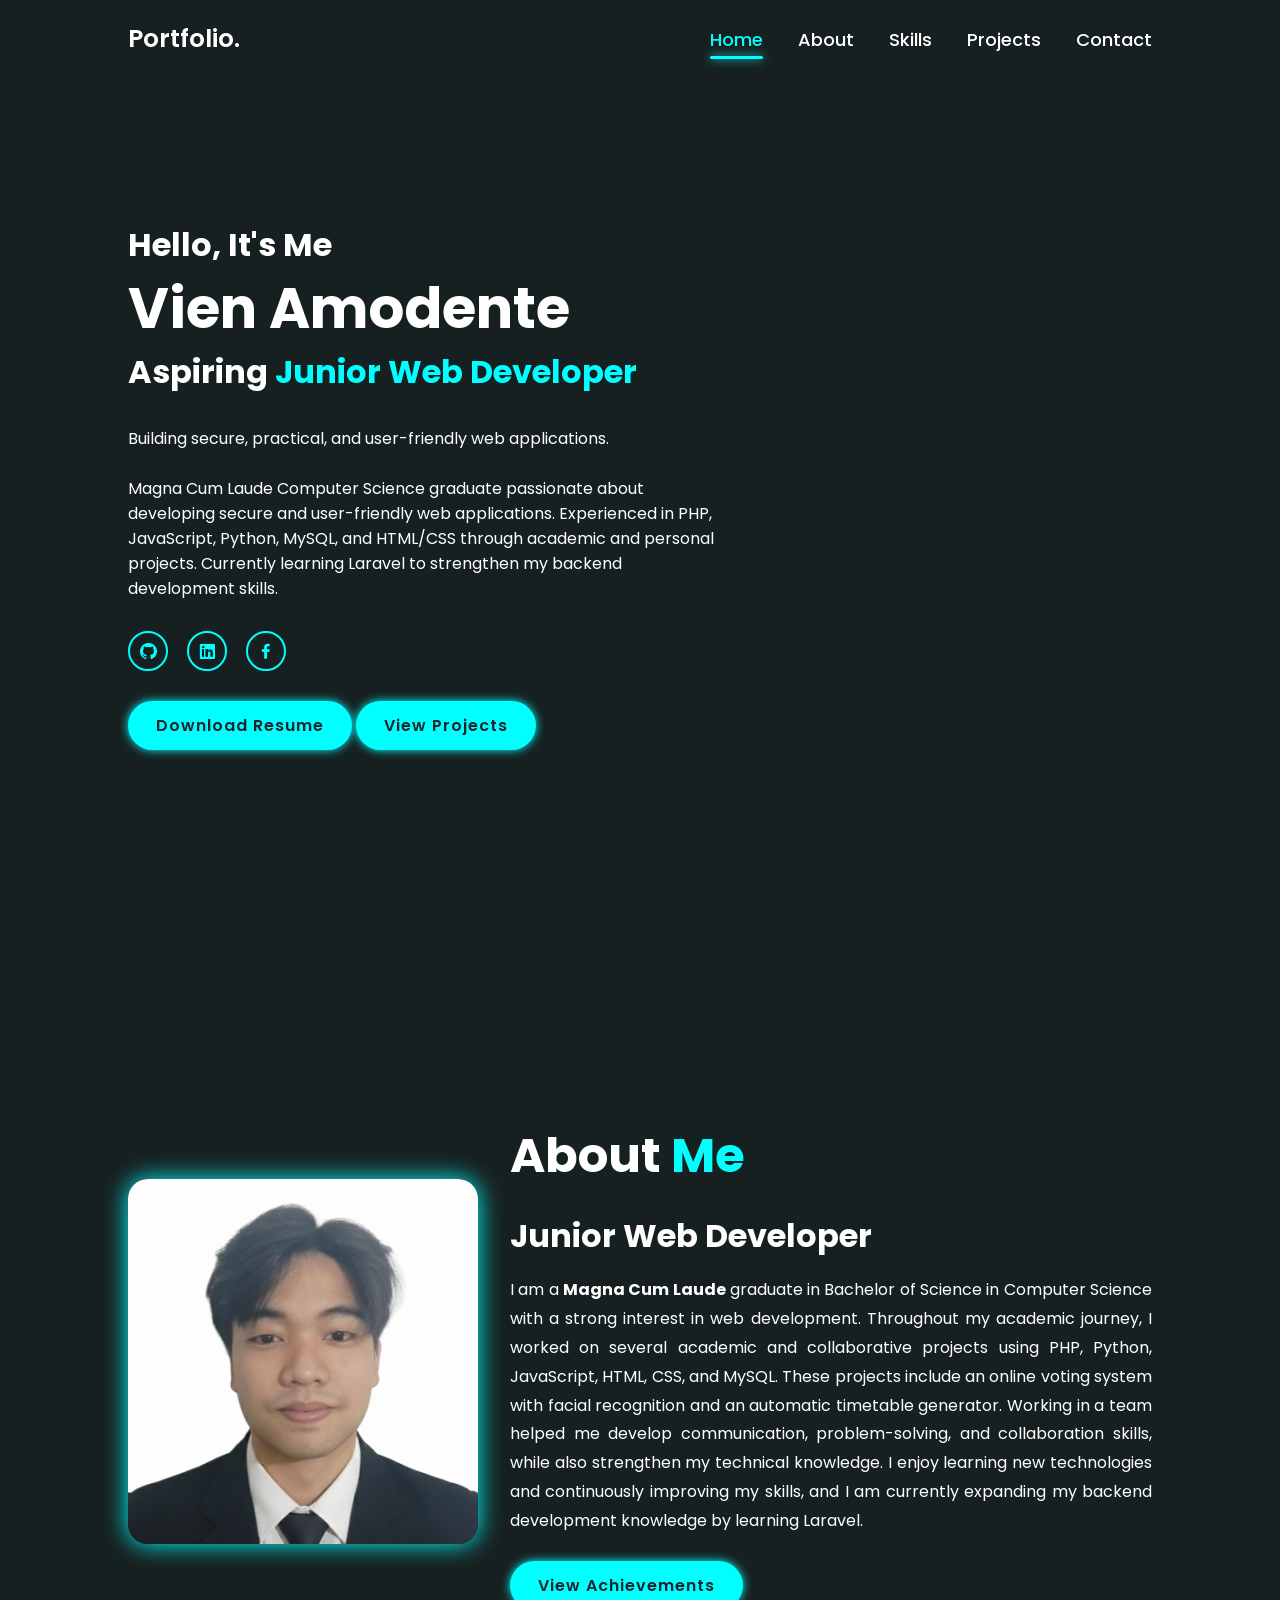
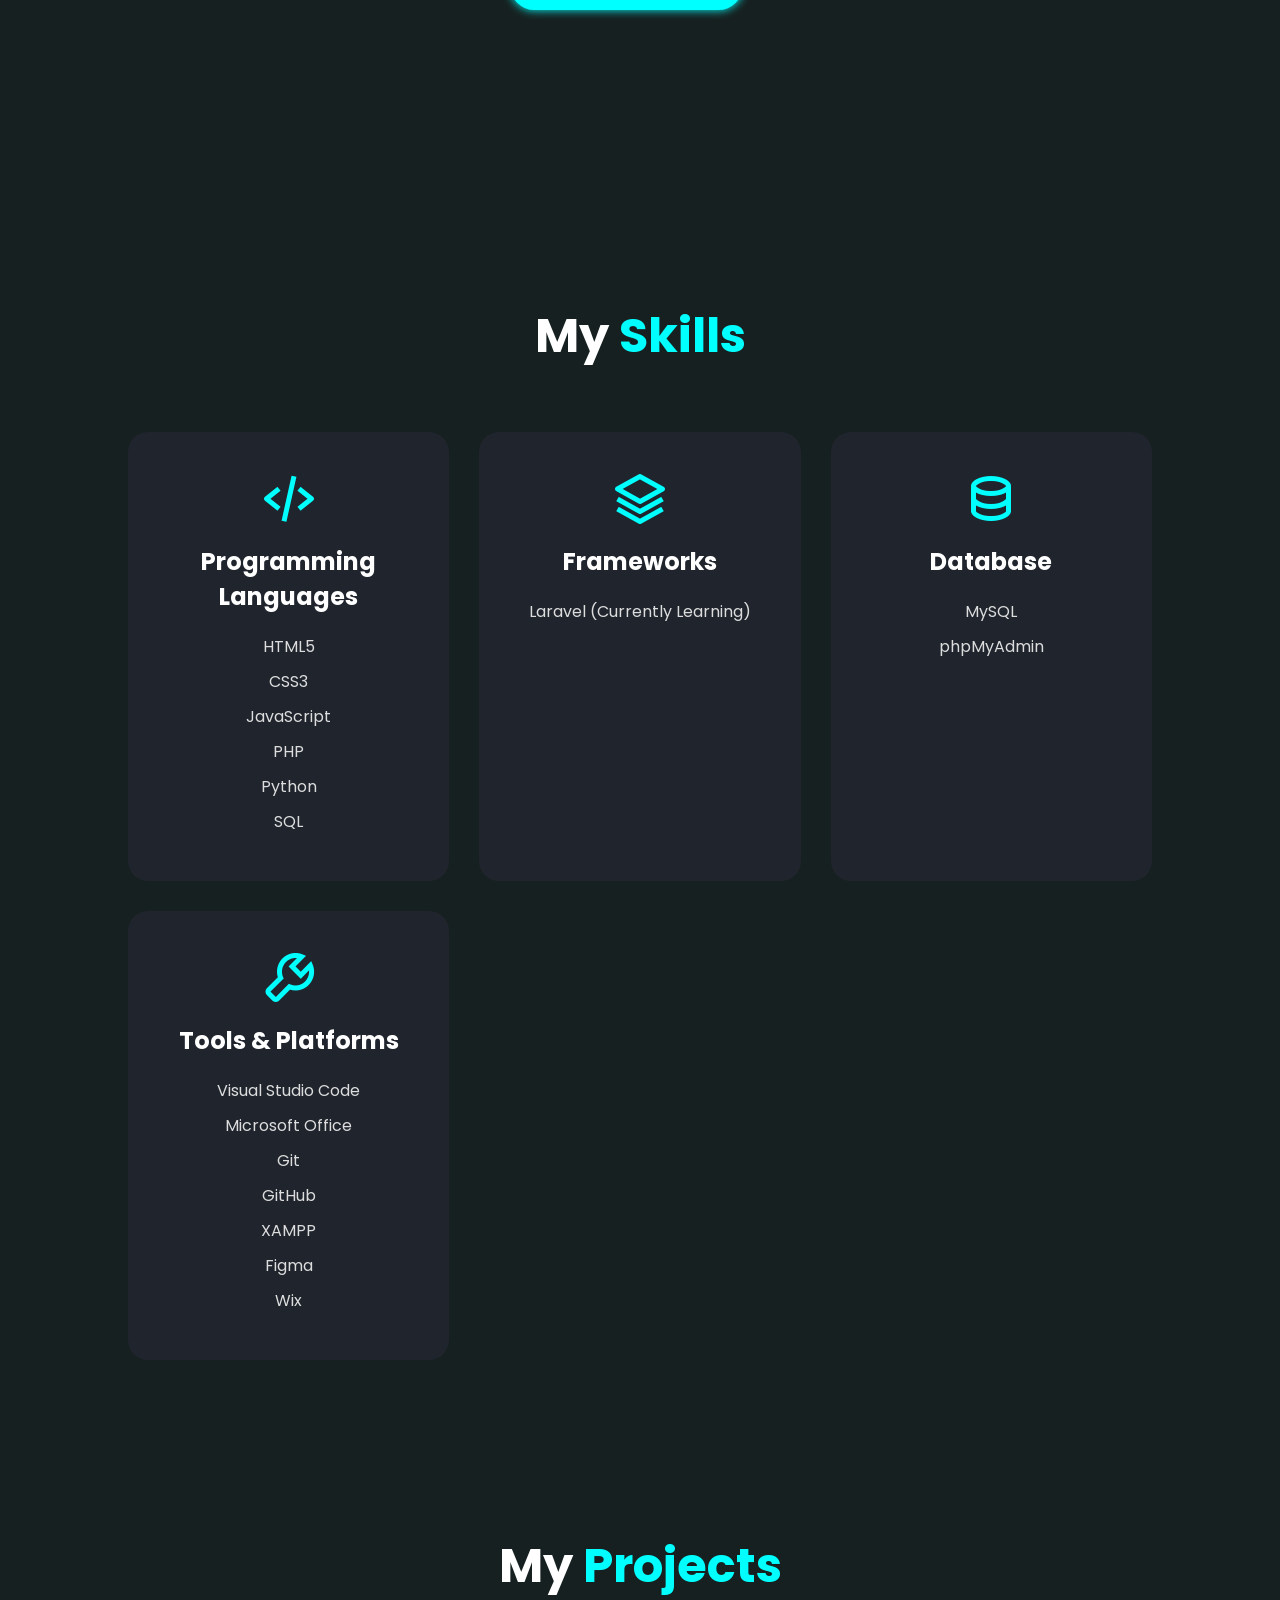
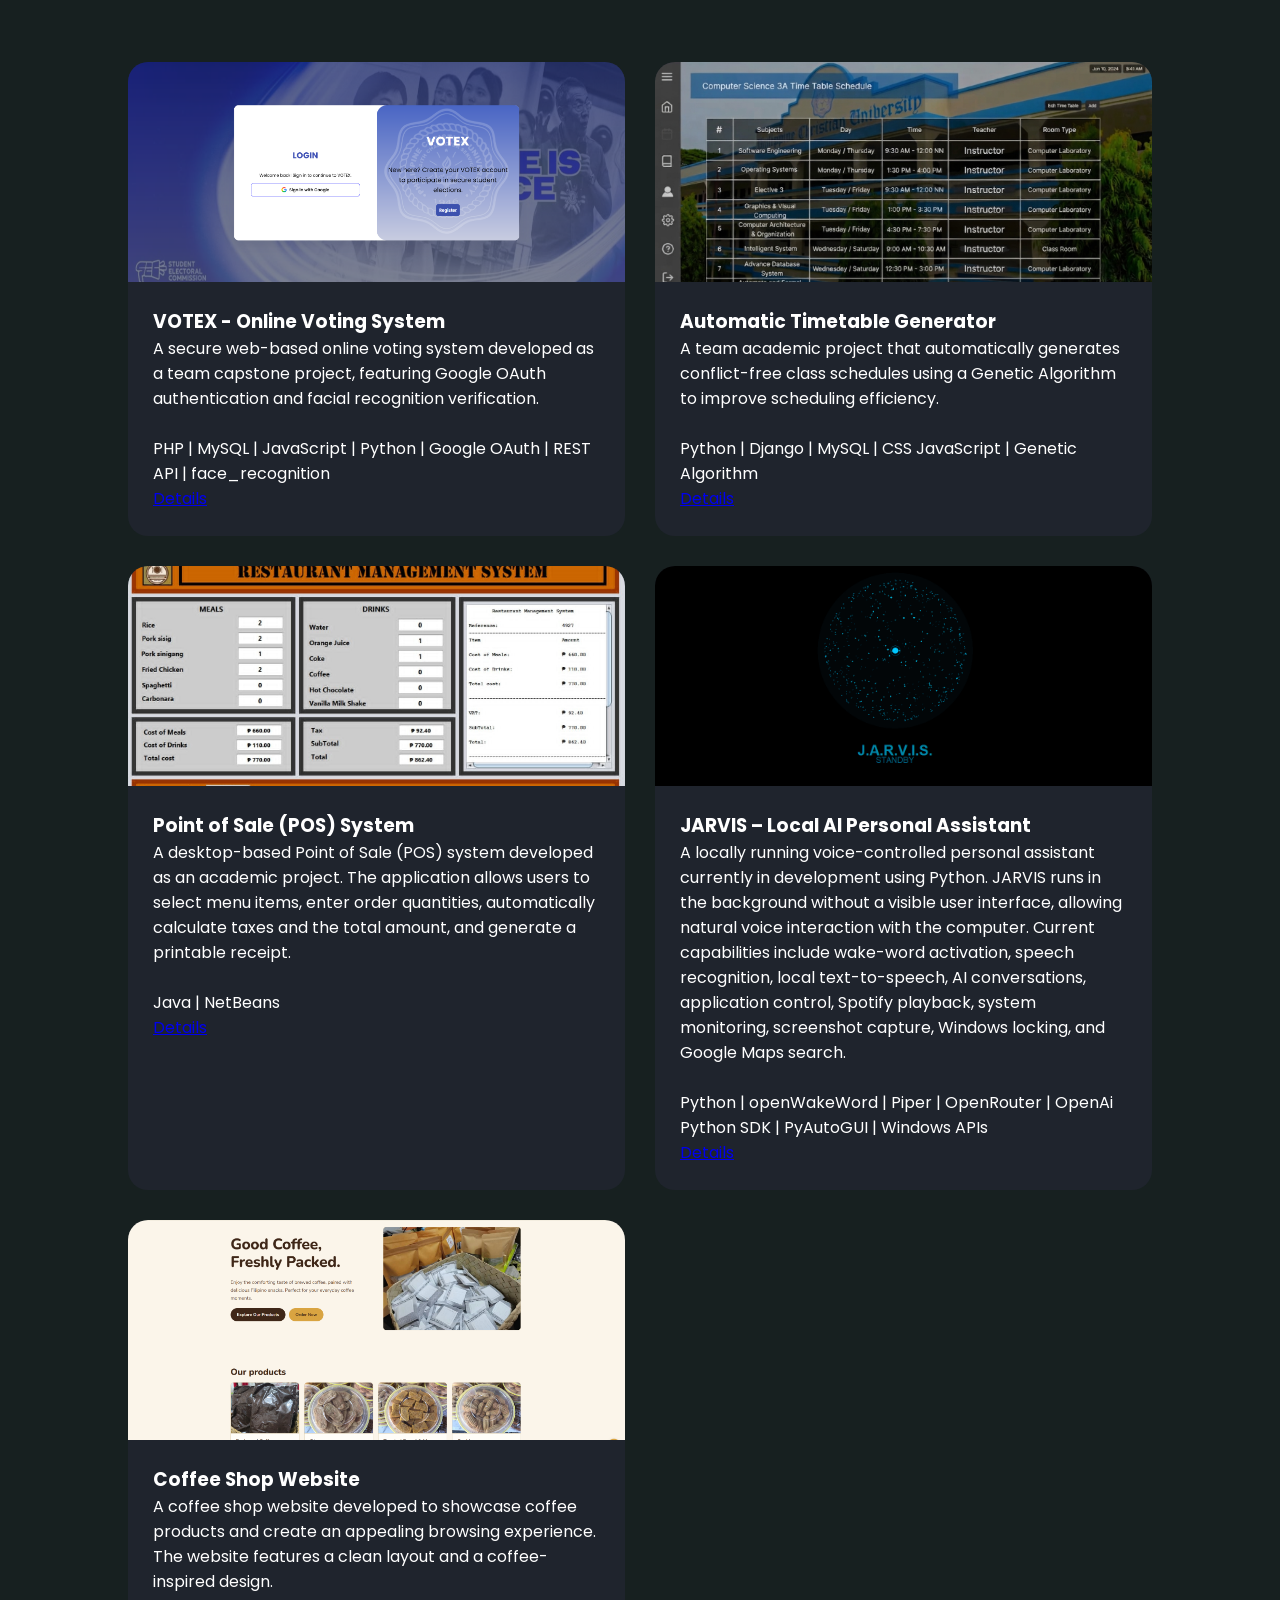
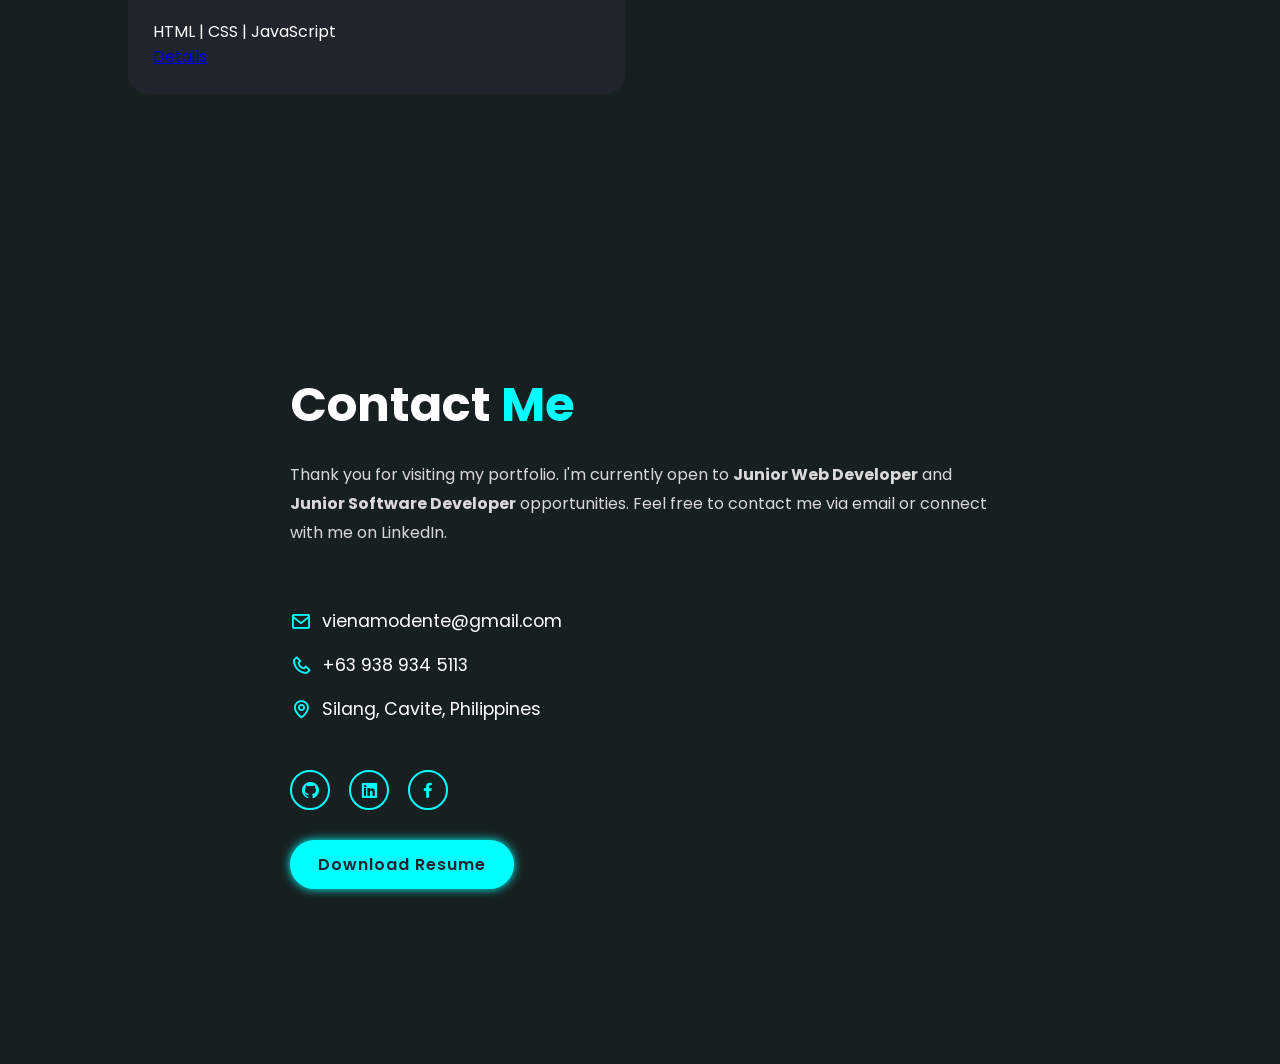
==== commit 685f0048: "Add files via upload" ====
--- a/index.html
+++ b/index.html
@@ -43,7 +43,7 @@
             <a href="https://www.facebook.com/vien.amodente/"><i class='bx bxl-facebook'></i></a>
         </div>
 
-           <a href="AMODENTE_Vien Merick.pdf" class="btn" download>Download Resume</a>
+           <a href="CV - AMODENTE-Vien.pdf" class="btn" download>Download Resume</a>
            <a href="#projects" class="btn">View Projects</a>
     </div>
 
@@ -165,6 +165,7 @@
                     A secure web-based online voting system developed as a team capstone project,
                     featuring Google OAuth authentication and facial recognition verification.
                 </p>
+                <br>
 
                 <div class="tech">
                     <span>PHP |</span>
@@ -197,6 +198,7 @@
                     A team academic project that automatically generates conflict-free class schedules
                     using a Genetic Algorithm to improve scheduling efficiency.
                 </p>
+                <br>
 
                 <div class="tech">
                     <span>Python |</span>
@@ -228,6 +230,7 @@
                     The application allows users to select menu items, enter order quantities,
                     automatically calculate taxes and the total amount, and generate a printable receipt.
                 </p>
+                <br>
 
                 <div class="tech">
                     <span>Java |</span>
@@ -258,6 +261,7 @@
                     control, Spotify playback, system monitoring, screenshot capture, Windows 
                     locking, and Google Maps search.
                 </p>
+                <br>
                 
                 <div class="tech"> 
                     <span>Python |</span> 
@@ -275,6 +279,33 @@
             </div> 
         </div>
 
+
+                    <!-- Project 5 -->
+            <div class="project-card">
+                <img src="images/homecoffee.png" alt="Coffee Website">
+
+                <div class="project-content">
+                    <h3>Coffee Shop Website</h3>
+
+                    <p>
+                        A coffee shop website developed to showcase coffee products
+                        and create an appealing browsing experience. The website
+                        features a clean layout and a coffee-inspired design.
+                    </p>
+                    <br>
+
+                    <div class="tech">
+                        <span>HTML |</span>
+                        <span>CSS |</span>
+                        <span>JavaScript</span>
+                    </div>
+
+                    <div class="project-buttons">
+                        <a href="coffee.html">Details</a>
+                    </div>
+                </div>
+            </div>
+
     </div>
 
 </section>
@@ -330,7 +361,7 @@
 
         </div>
 
-        <a href="AMODENTE_Vien Merick.pdf" class="btn" download>
+        <a href="CV - AMODENTE-Vien.pdf" class="btn" download>
             Download Resume
         </a>
 
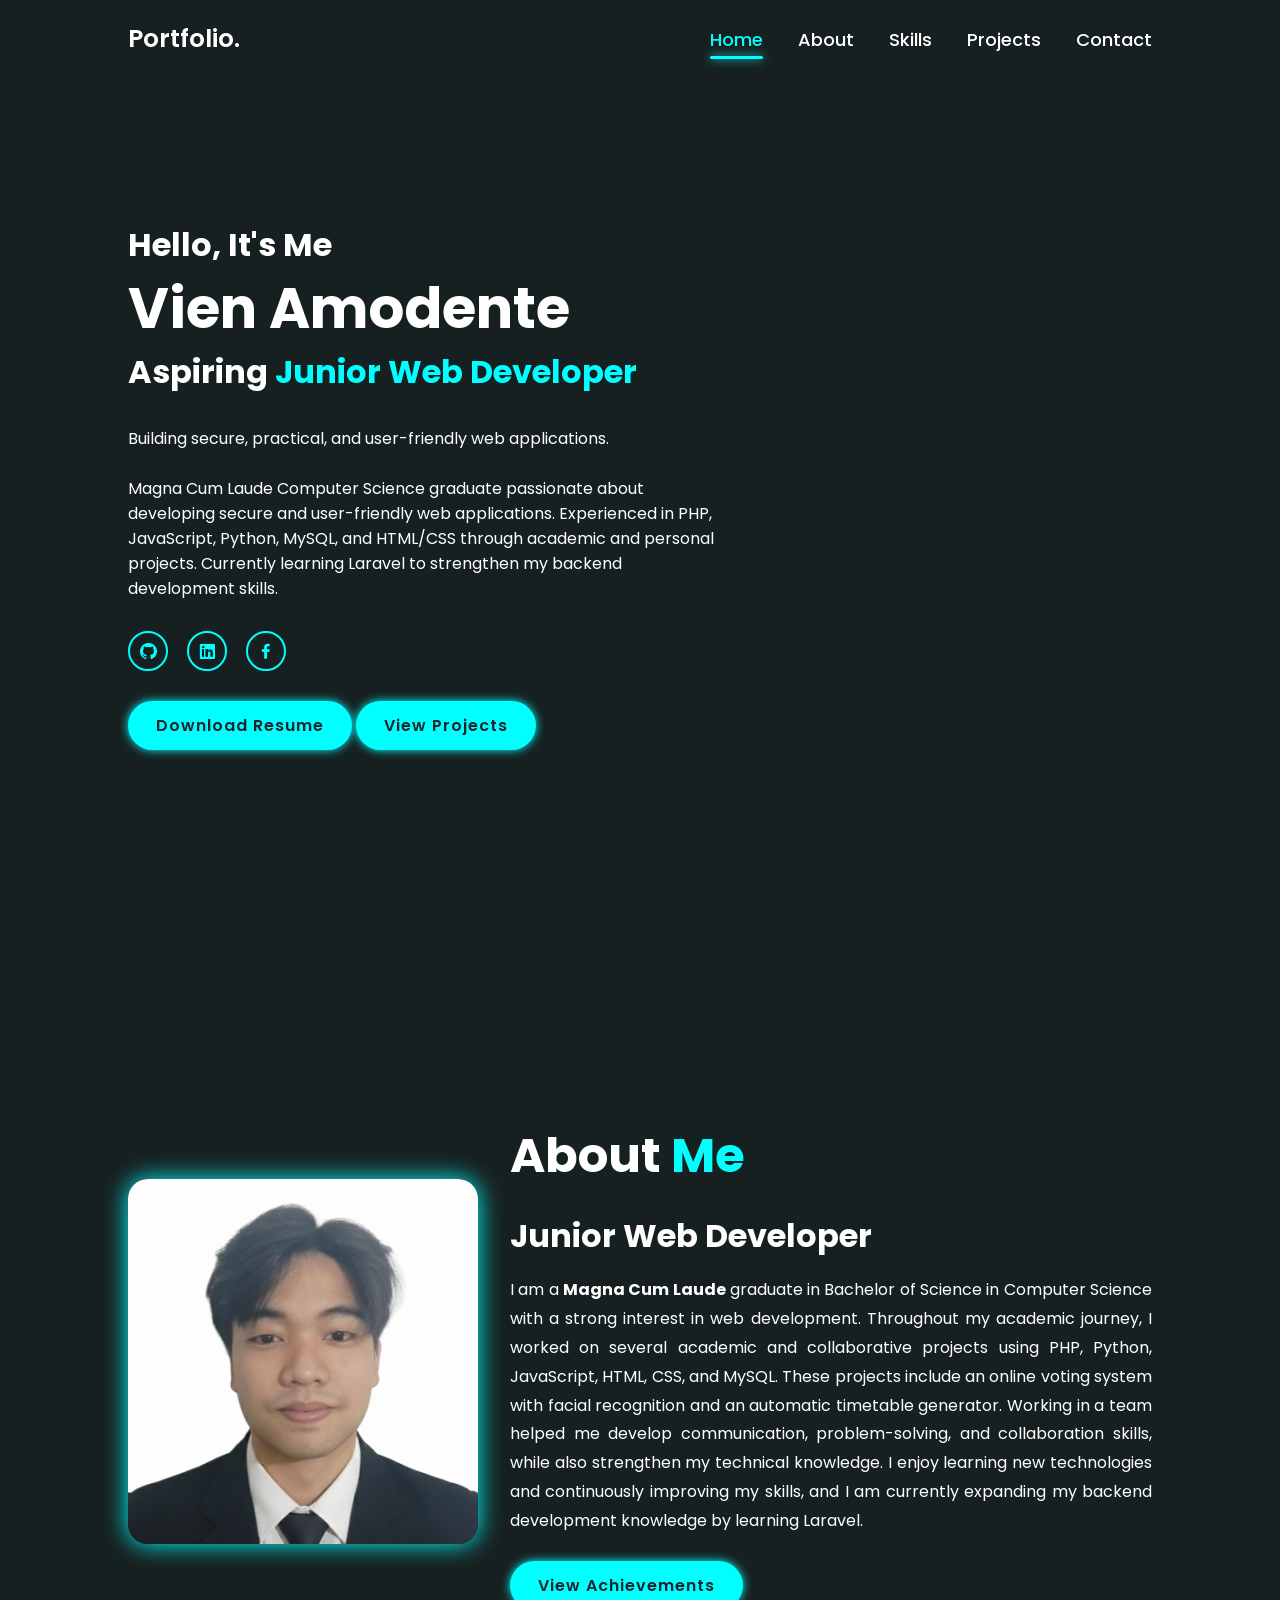
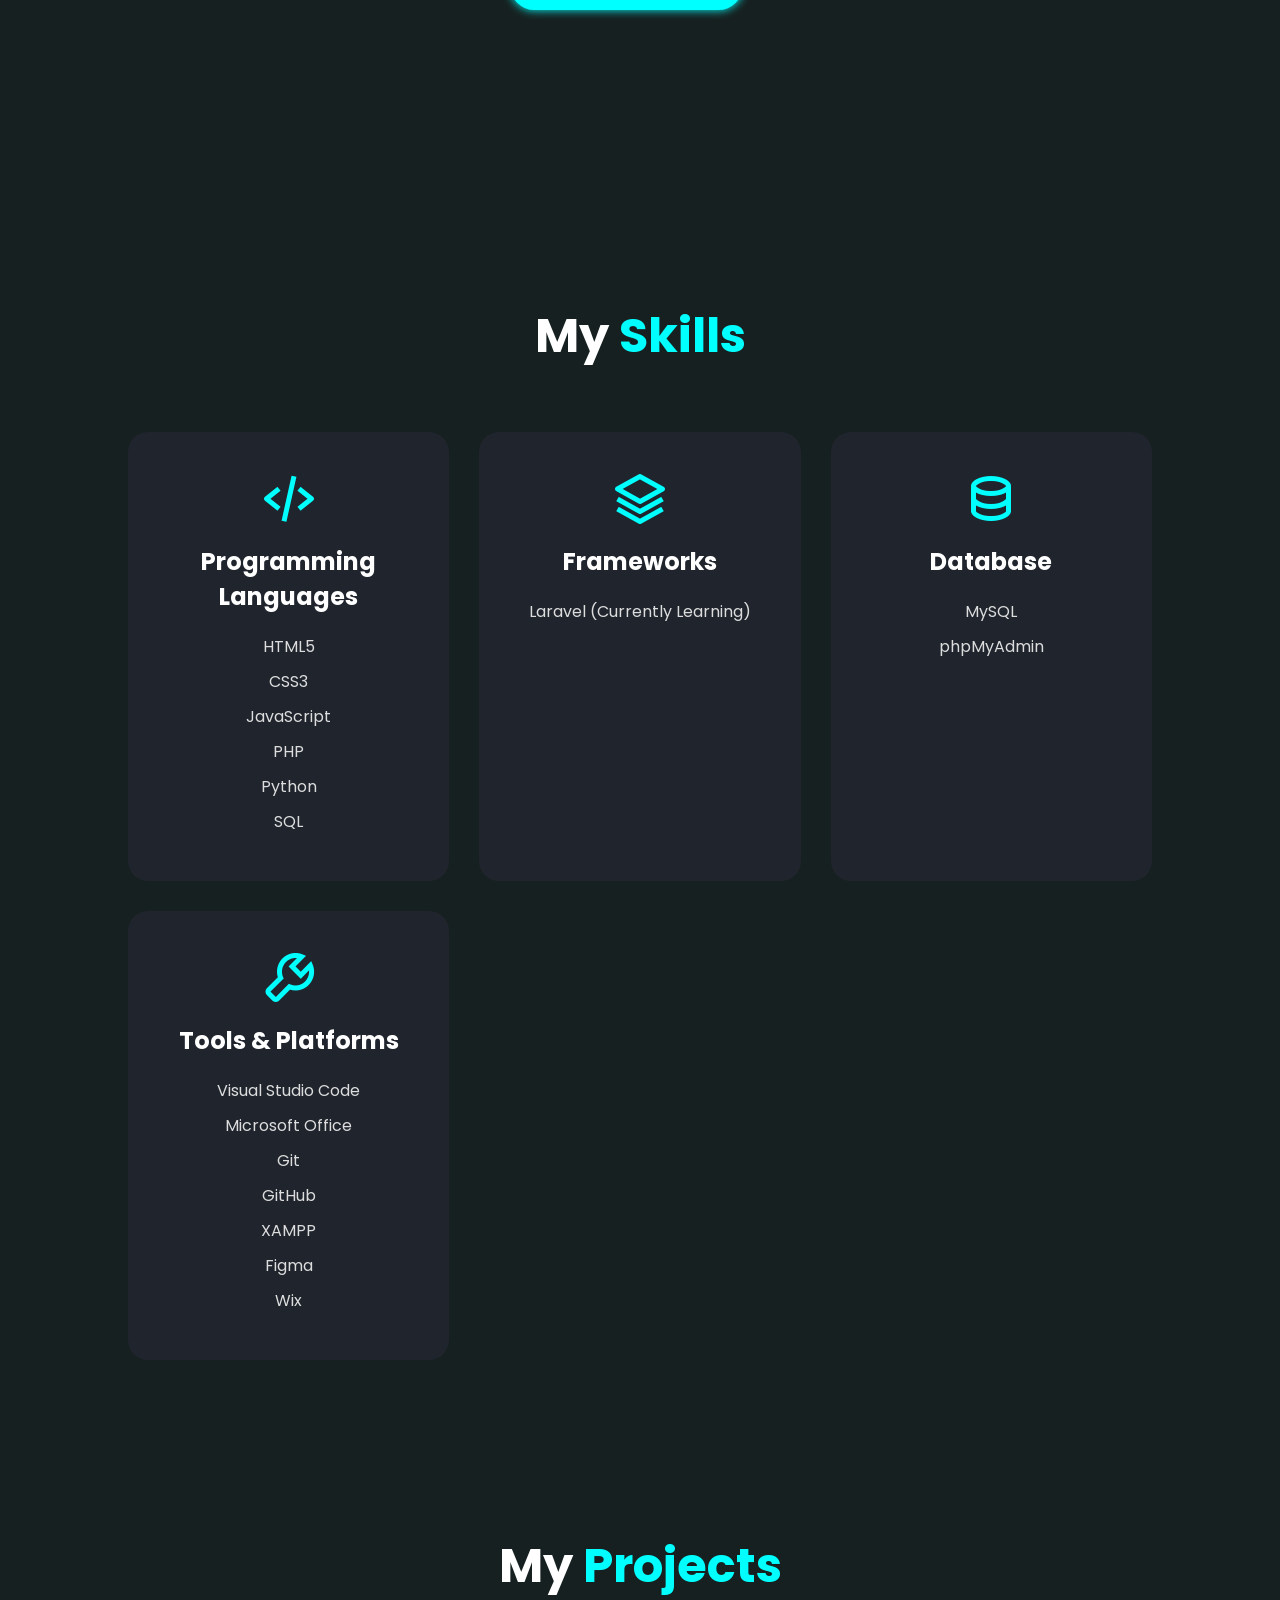
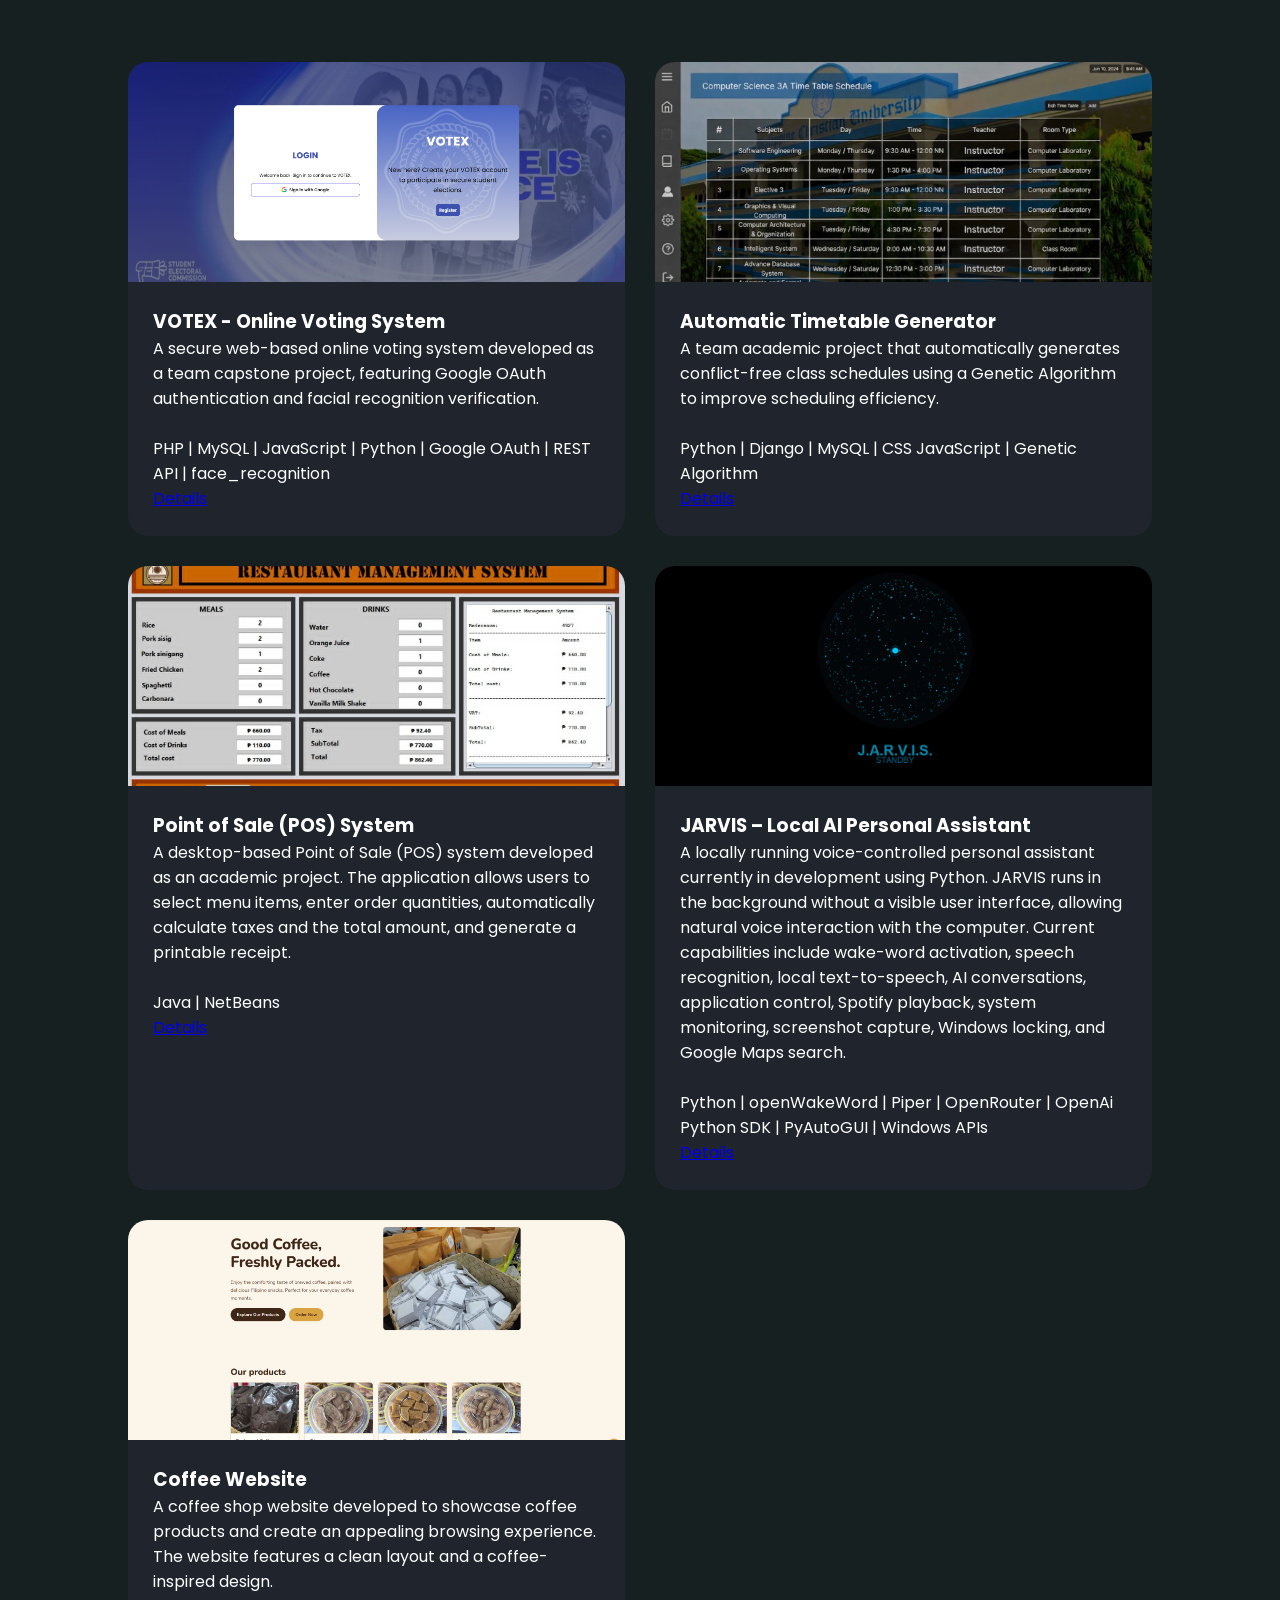
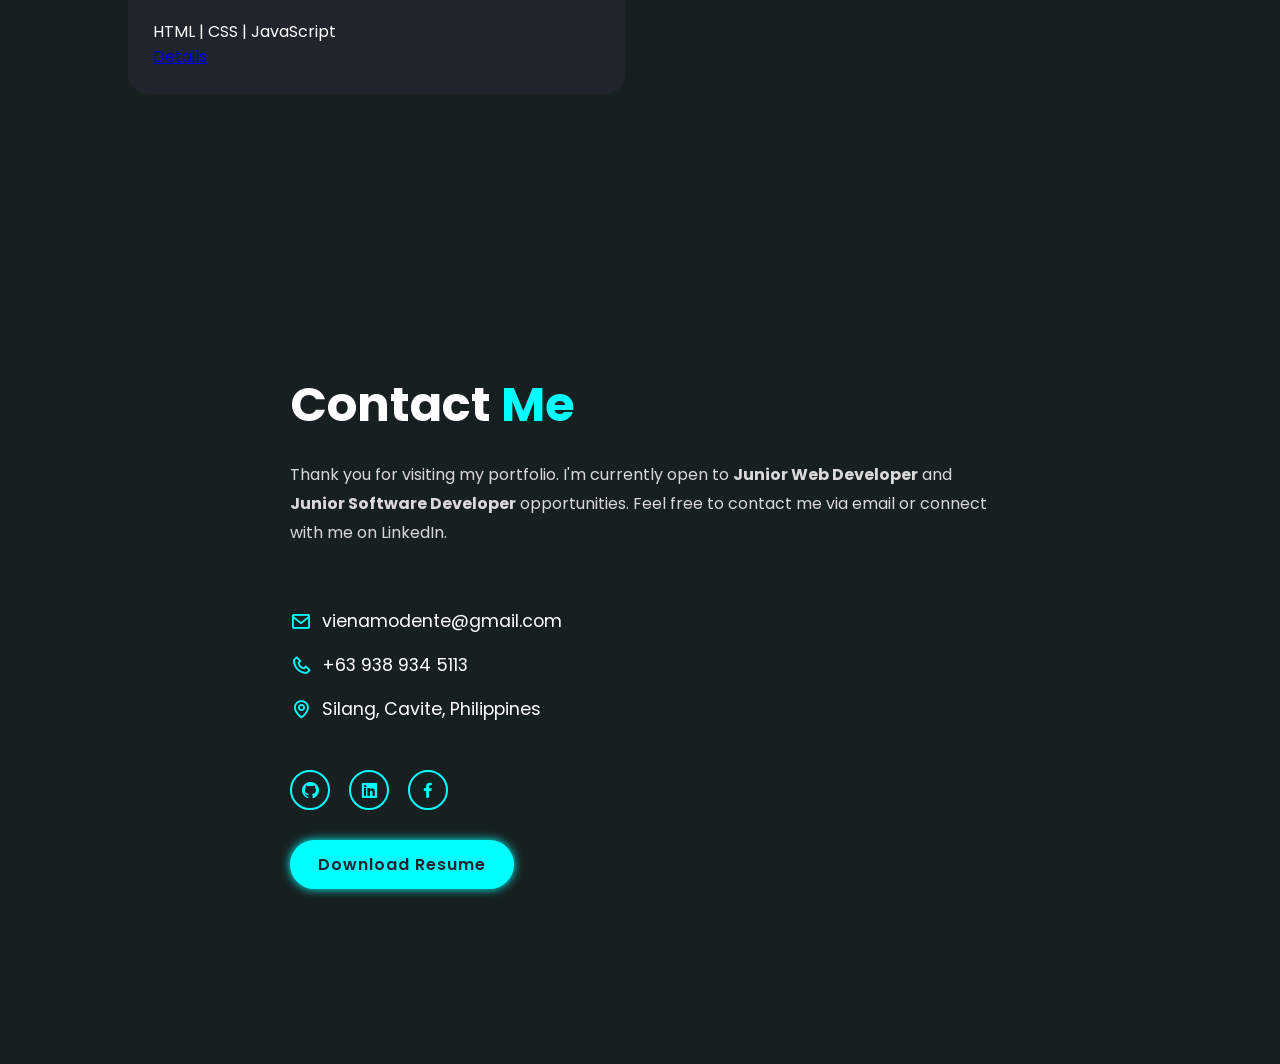
==== commit 4dc2e181: "Fix HTML formatting and content structure" ====
--- a/index.html
+++ b/index.html
@@ -285,7 +285,7 @@
                 <img src="images/homecoffee.png" alt="Coffee Website">
 
                 <div class="project-content">
-                    <h3>Coffee Shop Website</h3>
+                    <h3>Coffee Website</h3>
 
                     <p>
                         A coffee shop website developed to showcase coffee products
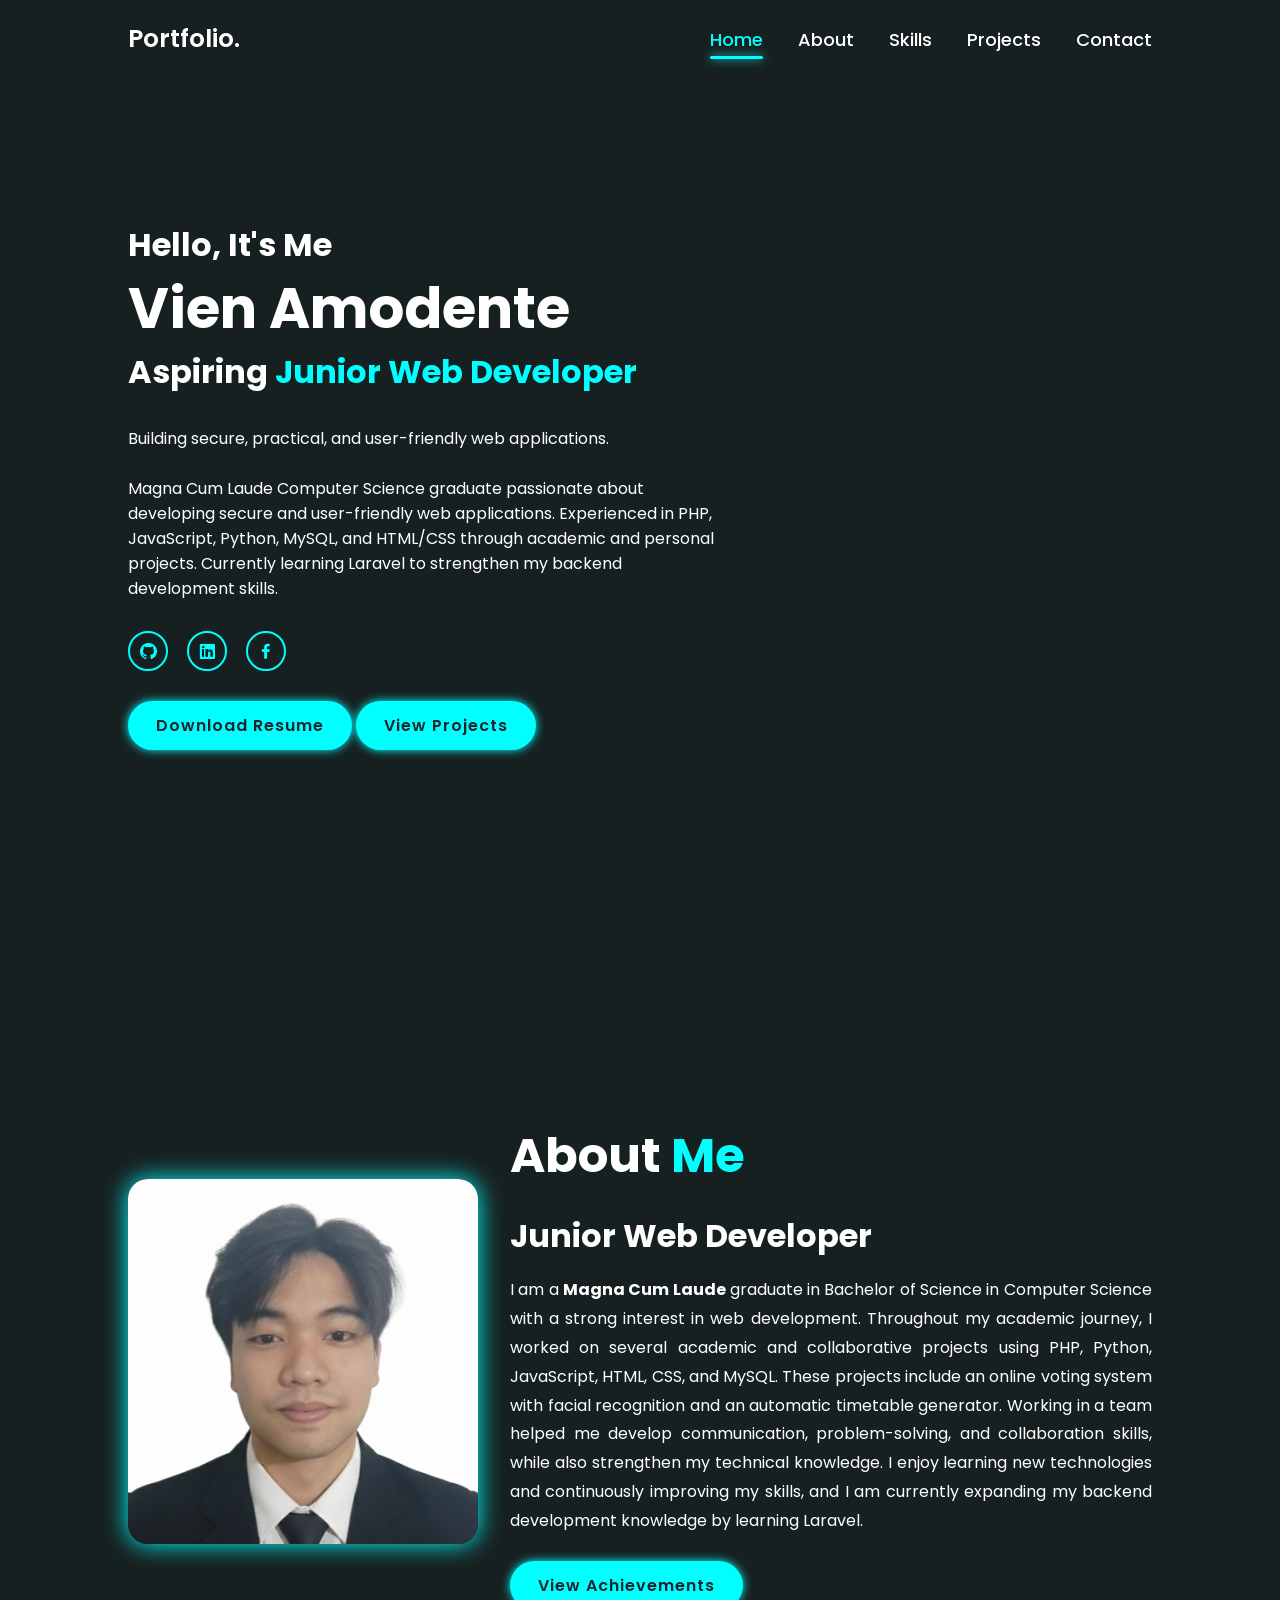
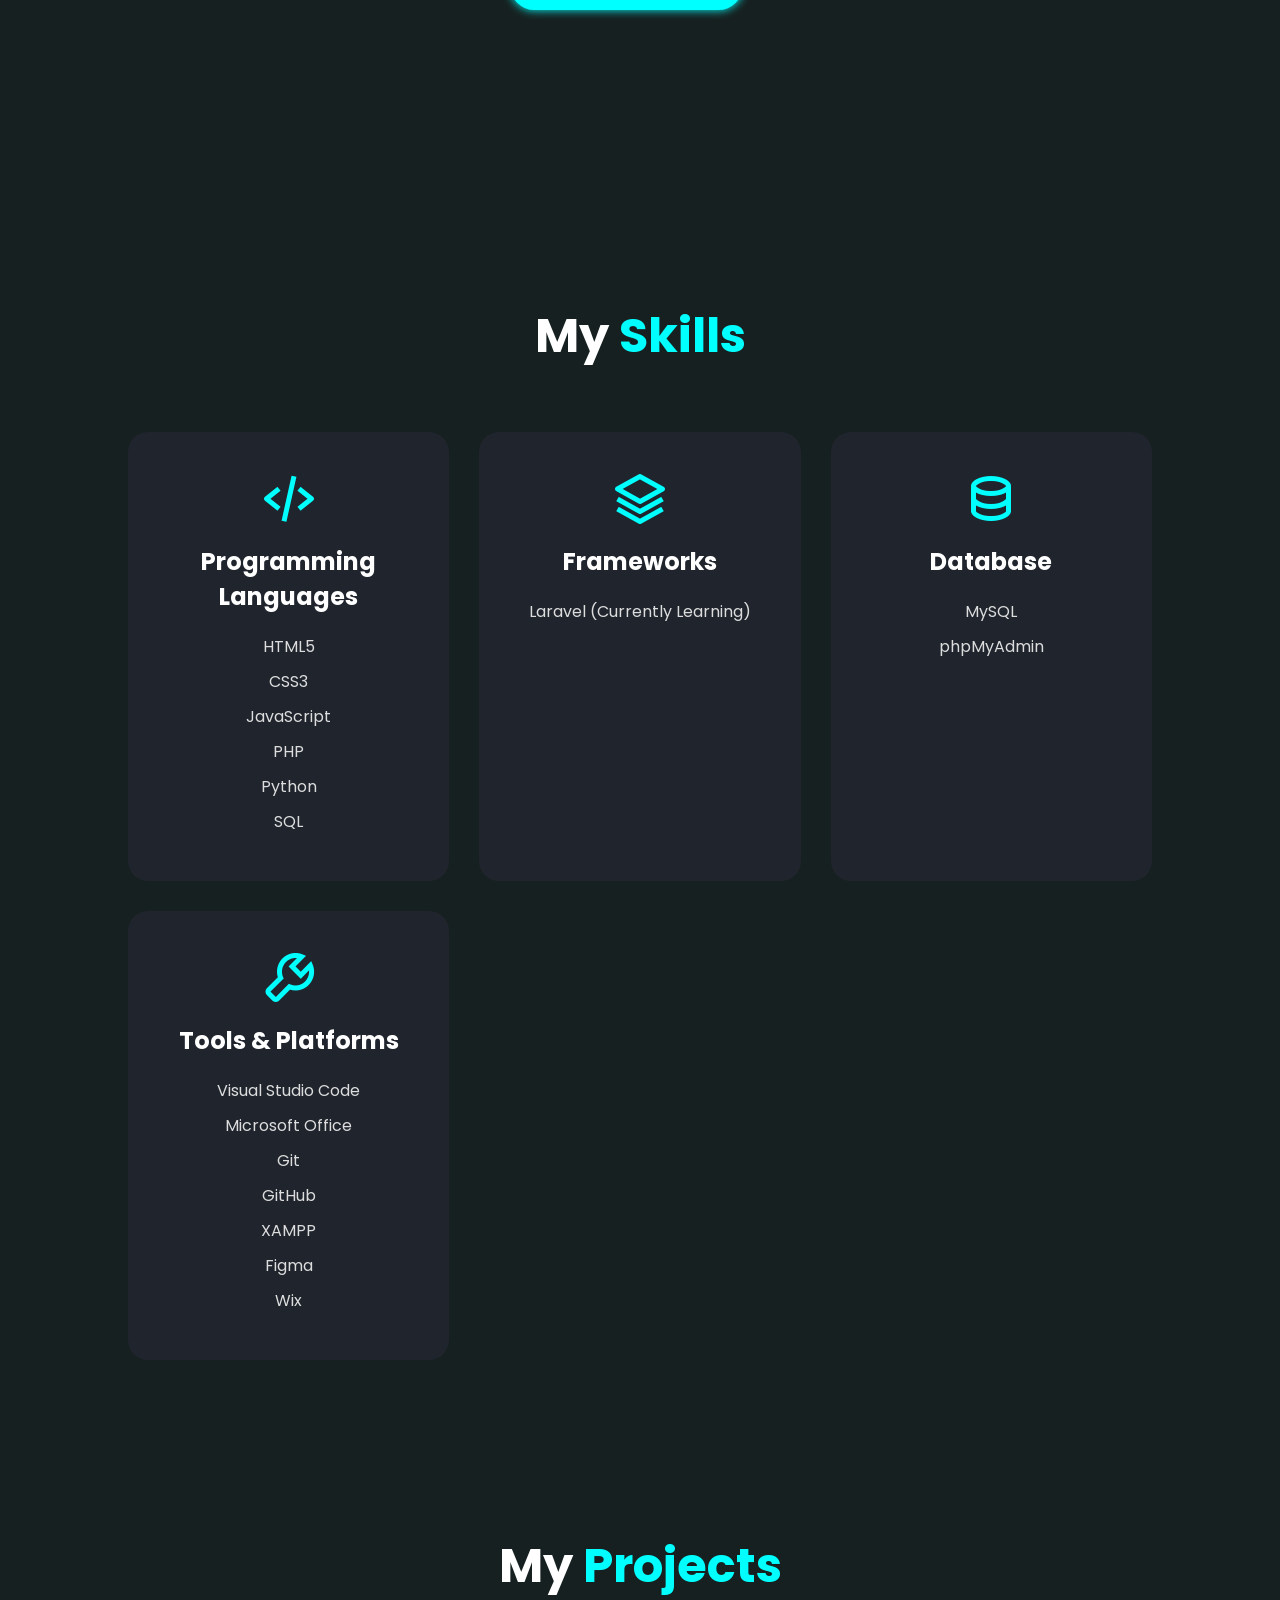
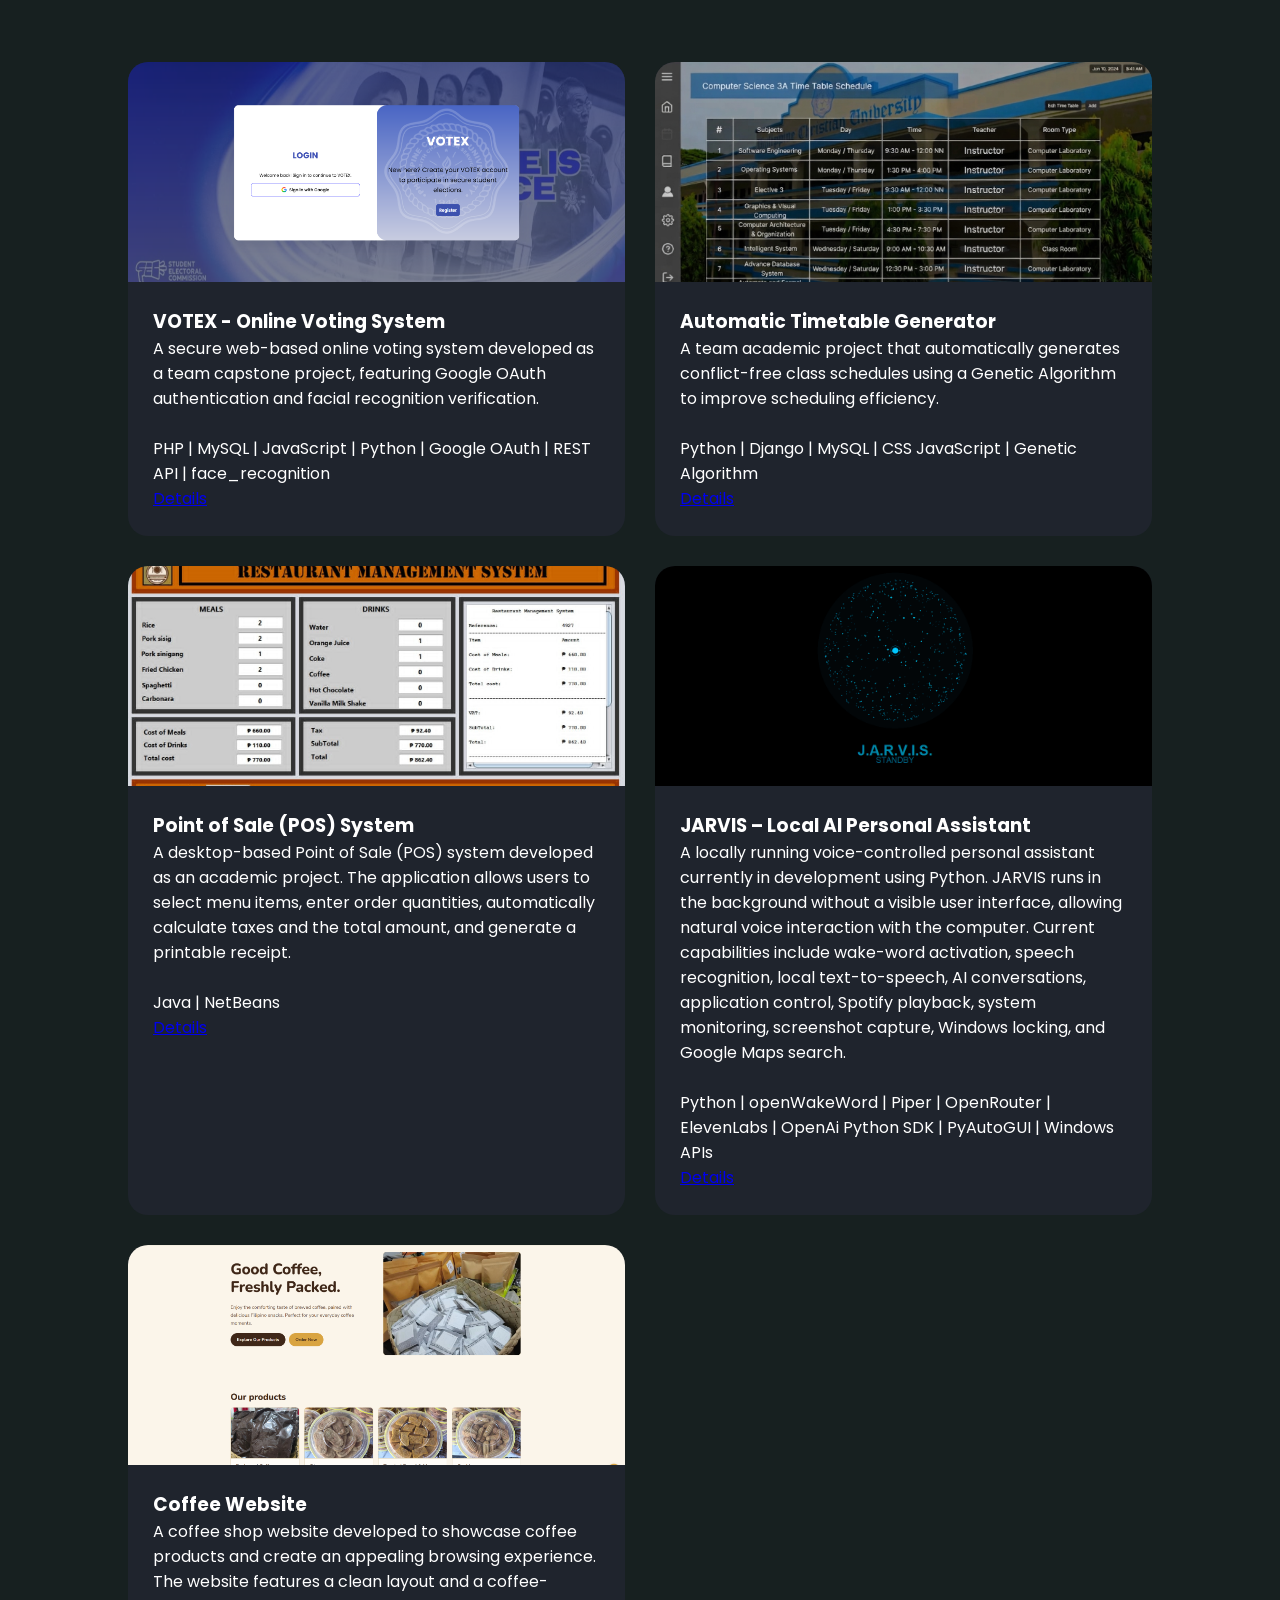
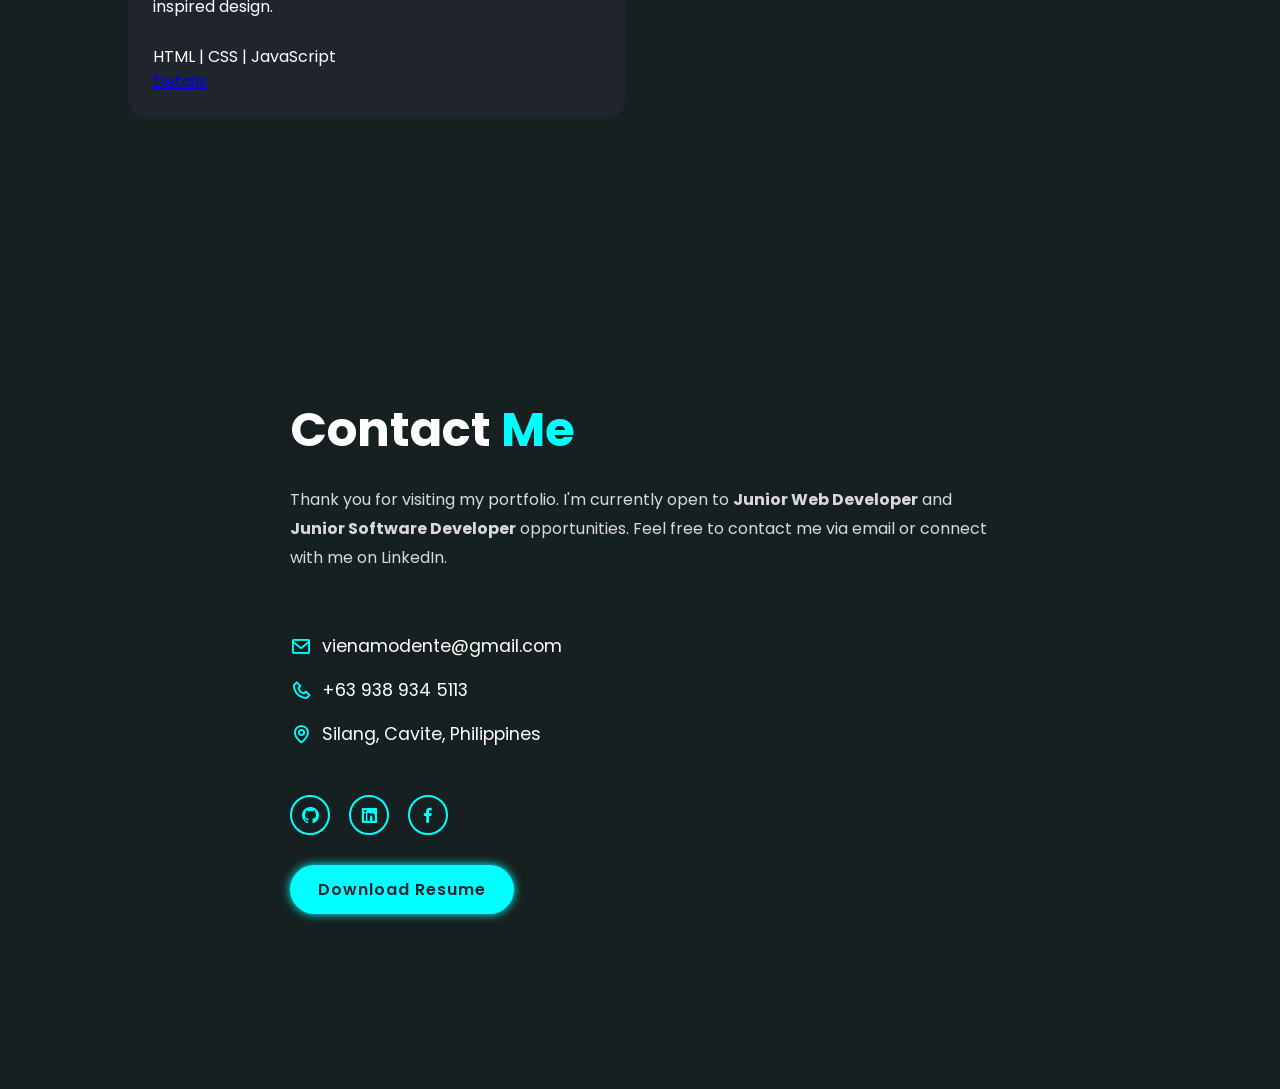
==== commit 6351a497: "Update index.html" ====
--- a/index.html
+++ b/index.html
@@ -268,6 +268,7 @@
                     <span>openWakeWord |</span> 
                     <span>Piper |</span> 
                     <span>OpenRouter |</span>
+                    <span>ElevenLabs |</span>
                     <span>OpenAi Python SDK |</span>
                     <span>PyAutoGUI |</span>
                     <span>Windows APIs</span> 
